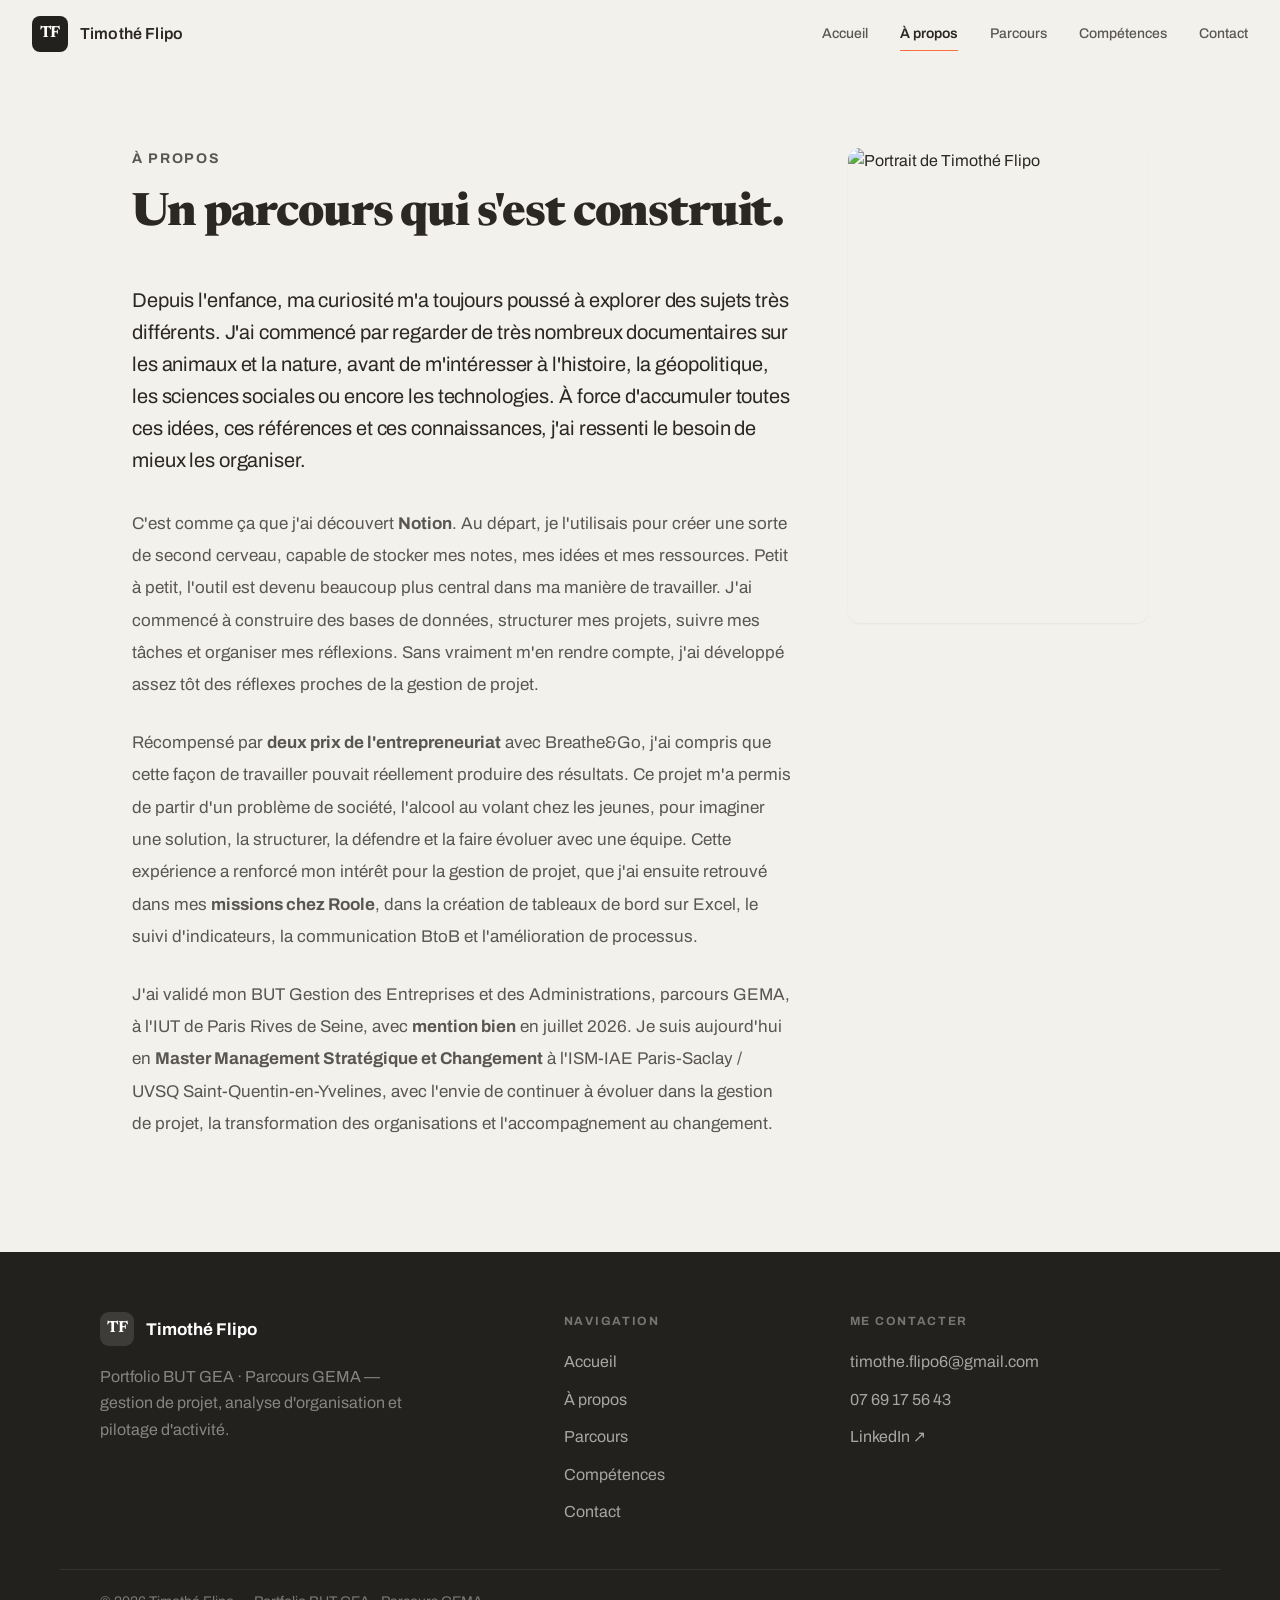
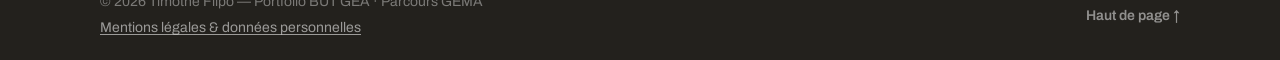
==== about.html @ ec1a50b0 "Fond animé : courbes de niveau au lieu de vagues (v213) Les vagues horizontales n'étaient pas ce qui" ====
<!DOCTYPE html>
<html lang="fr">
<head>
  <meta charset="UTF-8">
  <meta name="viewport" content="width=device-width, initial-scale=1.0">
  <meta name="description" content="À propos de Timothé Flipo — curiosité, parcours, manière de travailler.">
  <title>À propos — Timothé Flipo</title>
  <link rel="preconnect" href="https://fonts.googleapis.com">
  <link rel="preconnect" href="https://fonts.gstatic.com" crossorigin>
  <link href="https://fonts.googleapis.com/css2?family=Archivo:wght@400;500;600;700&amp;family=Newsreader:opsz,wght@6..72,400;6..72,500;6..72,600&amp;display=swap" rel="stylesheet">
  <link rel="icon" href="favicon.svg?v=213" type="image/svg+xml">
  <link rel="canonical" href="https://timotheflipo.github.io/portfolio-v2/about.html">
  <meta property="og:type" content="website">
  <meta property="og:locale" content="fr_FR">
  <meta property="og:site_name" content="Timothé Flipo — Portfolio">
  <meta property="og:title" content="À propos — Timothé Flipo">
  <meta property="og:description" content="À propos de Timothé Flipo — curiosité, parcours, manière de travailler.">
  <meta property="og:url" content="https://timotheflipo.github.io/portfolio-v2/about.html">
  <meta property="og:image" content="https://timotheflipo.github.io/portfolio-v2/images/og-card.png">
  <meta property="og:image:width" content="1200">
  <meta property="og:image:height" content="630">
  <meta name="twitter:card" content="summary_large_image">
  <meta name="theme-color" content="#f2f1ec">
  <!-- Sans JavaScript, les blocs animés à l'apparition doivent rester lisibles :
       la classe est posée avant le premier rendu, et c'est elle qui autorise le masquage. -->
  <script>document.documentElement.classList.add('js');</script>
  <link rel="stylesheet" href="css/style.css?v=213">
</head>
<body>

  <!-- Header injecté par main.js -->

  <main>
    <section class="about-layout">

      <!-- Colonne gauche : titre + texte -->
      <div class="about-left reveal">
        <p class="about-eyebrow">À propos</p>
        <h1 class="about-title">Un parcours qui s'est construit.</h1>

        <!--
          Le V1 posait 27 <strong> en quatre paragraphes : à cette densité,
          le gras ne hiérarchise plus, il surligne. Le premier paragraphe
          devient le chapeau, et il ne reste que quatre ancres dans le reste
          du texte. Le contenu rédactionnel est inchangé.
        -->
        <p class="lede about-lede">
          Depuis l'enfance, ma curiosité m'a toujours poussé à explorer des sujets très
          différents. J'ai commencé par regarder de très nombreux documentaires sur les
          animaux et la nature, avant de m'intéresser à l'histoire, la géopolitique, les
          sciences sociales ou encore les technologies. À force d'accumuler toutes ces
          idées, ces références et ces connaissances, j'ai ressenti le besoin de mieux
          les organiser.
        </p>

        <div class="about-prose">
          <p>
            C'est comme ça que j'ai découvert <strong>Notion</strong>. Au départ, je l'utilisais pour créer une sorte
            de second cerveau, capable de stocker mes notes, mes idées et mes ressources. Petit à
            petit, l'outil est devenu beaucoup plus central dans ma manière de travailler. J'ai commencé
            à construire des bases de données, structurer mes projets, suivre mes tâches et organiser
            mes réflexions. Sans vraiment m'en rendre compte, j'ai développé assez tôt des réflexes
            proches de la gestion de projet.
          </p>
          <p>
            Récompensé par <strong>deux prix de l'entrepreneuriat</strong> avec Breathe&amp;Go, j'ai compris que cette
            façon de travailler pouvait réellement produire des résultats. Ce projet m'a permis de
            partir d'un problème de société, l'alcool au volant chez les jeunes, pour imaginer une
            solution, la structurer, la défendre et la faire évoluer avec une équipe. Cette expérience
            a renforcé mon intérêt pour la gestion de projet, que j'ai ensuite retrouvé dans mes
            <strong>missions chez Roole</strong>, dans la création de tableaux de bord sur Excel, le suivi d'indicateurs,
            la communication BtoB et l'amélioration de processus.
          </p>
          <p>
            J'ai validé mon BUT Gestion des Entreprises et des Administrations, parcours GEMA,
            à l'IUT de Paris Rives de Seine, avec <strong>mention bien</strong> en juillet 2026.
            Je suis aujourd'hui en
            <strong>Master Management Stratégique et Changement</strong> à l'ISM-IAE Paris-Saclay / UVSQ
            Saint-Quentin-en-Yvelines, avec l'envie de continuer à évoluer dans la gestion de projet,
            la transformation des organisations et l'accompagnement au changement.
          </p>
        </div>
      </div>

      <!-- Colonne droite : photo -->
      <div class="about-right reveal-r">
        <div class="about-photo-wrap">
          <img src="images/portrait-port.jpg" alt="Portrait de Timothé Flipo"
               class="about-photo" width="845" height="1337" loading="lazy" decoding="async">
        </div>
      </div>

    </section>
  </main>

  <!-- FOOTER -->
  <footer class="site-footer">
    <div class="footer-inner">
      <div class="footer-brand">
        <div class="footer-logo">
          <div class="footer-logo-mark">TF</div>
          <span class="footer-name">Timothé Flipo</span>
        </div>
        <p class="footer-tagline">Portfolio BUT GEA · Parcours GEMA — gestion de projet, analyse d'organisation et pilotage d'activité.</p>
      </div>
      <nav class="footer-col" aria-label="Navigation du pied de page">
        <span class="footer-col-title">Navigation</span>
        <a href="index.html">Accueil</a>
        <a href="about.html">À propos</a>
        <a href="parcours.html">Parcours</a>
        <a href="competences.html">Compétences</a>
        <a href="contact.html">Contact</a>
      </nav>
      <div class="footer-col">
        <span class="footer-col-title">Me contacter</span>
        <a href="mailto:timothe.flipo6@gmail.com">timothe.flipo6@gmail.com</a>
        <a href="tel:+33769175643">07 69 17 56 43</a>
        <a href="https://www.linkedin.com/in/timoth%C3%A9-flipo-675099336" target="_blank" rel="noopener">LinkedIn ↗</a>
      </div>
    </div>
    <div class="footer-bottom">
      <span class="footer-copy">
        © 2026 Timothé Flipo — Portfolio BUT GEA · Parcours GEMA
        <a class="footer-legal" href="mentions-legales.html">Mentions légales &amp; données personnelles</a>
      </span>
      <button type="button" class="footer-top" onclick="window.scrollTo({top:0,behavior:'smooth'})">Haut de page ↑</button>
    </div>
  </footer>

  <script src="js/data.js?v=213"></script>
  <script src="js/main.js?v=213"></script>
</body>
</html>
---- css/style.css ----
/* =========================================================
   PORTFOLIO — TIMOTHÉ FLIPO
   Système de design V2.

   Le V1 empilait des décisions locales : 53 tailles de police,
   53 ombres, 22 rayons pilule, trois palettes. Tout ce qui suit
   est décidé une fois ici et appliqué partout ailleurs.
   Aucune valeur en dur ne doit réapparaître dans le reste du
   fichier ni dans les pages.
   ========================================================= */

:root {
  /* ---------- Couleur ----------
     Une seule palette. Le beige porte les pages, le blanc porte
     les cartes, l'encre porte le texte. L'orange est un accent :
     il ne sert qu'à marquer, jamais à décorer. */
  --paper:      #f2f1ec;   /* fond de page */
  --white:      #ffffff;   /* fond de carte */
  --ink:        #2b2723;   /* texte courant */
  --stone:      #5a5752;   /* texte secondaire, mesuré 6,6:1 sur beige */
  --ash:        #8b8881;   /* texte tertiaire, réservé aux métadonnées */

  /*
     Contour porteur d'information : c'est lui, et non l'ombre,
     qui sépare une carte de son fond. Mesuré à 3,2:1 sur le beige,
     au-dessus du seuil de 3:1 exigé pour un élément non textuel.
  */
  --rule:       #908d86;
  --rule-soft:  #dedbd4;   /* filet purement décoratif, sans rôle */

  /*
     Accent unique, et vif. Le V2 l'avait tellement assourdi que le site
     était devenu noir et blanc. Il revient à l'orange d'origine, mais
     comme ponctuation fonctionnelle — il marque ce qui compte (projet
     central, distinction, état courant), il ne décore jamais.

     Trois valeurs, trois rôles, et c'est le contraste qui les sépare :

     `--accent` est l'orange vif. Il ne porte jamais de texte — points,
     filets, contours, soulignés, survols. Du blanc dessus tomberait à
     2,77:1, largement sous le seuil.

     `--accent-solid` est le même orange assombri juste ce qu'il faut
     pour qu'une capsule pleine porte du texte blanc : 4,63:1, conforme
     AA y compris en petit corps.

     `--accent-ink` est la seule valeur pour du texte accentué posé sur
     fond clair : 5,4:1 sur le beige.
  */
  --accent:       #ff6f3c;
  --accent-solid: #c94c1a;
  --accent-ink:   #a8431b;
  --accent-wash:  rgba(255, 111, 60, 0.10);

  /*
     Fond sombre. La section de rupture et le pied de page ferment
     la lecture par la même valeur : un token plutôt que deux
     copies qui dériveraient l'une de l'autre.
  */
  /*
     Beige de section. Le noir réservé au fil du portfolio et au pied de
     page : les trois parties projets ne sont pas des chapitres séparés
     du site, la cassure du noir au blanc était trop franche pour elles.
     Cette valeur est prise sur la teinte de l'accent, très désaturée et
     très éclaircie — elle se lit comme du papier légèrement réchauffé.
     Mesurée à 1,09 contre le fond : assez pour faire bande, pas assez
     pour faire rupture. L'encre y tient 12:1.
  */
  --sand:       #f2e5dc;

  --night:      #23211d;
  --night-text: #d5d1c8;   /* texte courant sur fond sombre, 10,1:1 */
  --night-rule: rgba(255, 255, 255, 0.16);

  /* ---------- Typographie ----------
     Deux familles, deux rôles. Une serif éditoriale pour tout ce
     qui titre, une grotesque neutre pour tout ce qui se lit.
     Aucune des deux ne sert dans le rôle de l'autre. */
  --font-display: 'Newsreader', Georgia, 'Times New Roman', serif;
  --font-body: 'Archivo', ui-sans-serif, system-ui, -apple-system, 'Segoe UI', Roboto, sans-serif;

  /*
     Échelle en pixels. Dix valeurs nommées, pas une de plus.
     Le V1 en comptait 53, dont un `clamp(1rem, 4.2vw, 4.25rem)`
     qui rendait le titre d'accueil à 16px sur un écran de 375px.
  */
  --text-caption:     12px;   /* micro-labels en capitales */
  --text-body-sm:     14px;   /* métadonnées, tags, légendes */
  --text-body:        16px;   /* interface */
  --text-prose:       17px;   /* corps des articles, un cran au-dessus */
  --text-subheading:  20px;   /* chapeaux */
  --text-heading-sm:  22px;
  --text-heading:     28px;
  --text-heading-lg:  36px;
  --text-display:     46px;
  --text-display-lg:  60px;

  /* ---------- Rythme ----------
     Le V1 comptait 23 valeurs de `gap` distinctes. Cinq suffisent. */
  --page-max:    1160px;
  --prose-max:   680px;
  --section-gap: var(--gap-lg);
  --gap-xs:  6px;
  --gap-sm:  12px;
  --gap:     20px;
  --gap-md:  32px;
  --gap-lg:  56px;
  --card-padding: 24px;

  /* ---------- Formes ----------
     Un seul token pilule, là où le V1 mélangeait 50px, 99px et 999px
     sur 22 déclarations. Et des rayons courts : les angles très
     arrondis sont l'un des marqueurs à éviter. */
  --radius-sm:   8px;   /* capsules, badges */
  --radius:      12px;  /* boutons, champs, petits blocs */
  --radius-card: 20px;  /* cartes et grandes surfaces */
  --radius-pill: 9999px;

  /* ---------- Profondeur ----------
     L'ombre ne porte plus l'information, le contour s'en charge.
     Il n'en reste que deux, réservées à ce qui flotte réellement
     au-dessus de la page. */
  --shadow:      0 1px 2px rgba(0, 0, 0, 0.05);
  --shadow-lift: 0 12px 40px rgba(0, 0, 0, 0.14);

  /* ---------- Mouvement ----------
     `out` pour ce qui entre ou réagit, `in-out` pour ce qui se
     déplace d'un point à un autre. Trois durées : l'appui, le
     survol — vu des dizaines de fois, donc bref — et le panneau. */
  --ease-out:    cubic-bezier(0.23, 1, 0.32, 1);
  --ease-in-out: cubic-bezier(0.77, 0, 0.175, 1);
  --dur-press: 140ms;
  --dur-hover: 180ms;
  --dur-panel: 240ms;
  --dur-reveal: 400ms;  /* entrée au défilement */

  --header-h: 68px;
}

/*
   Sous 720px, les trois plus grands paliers descendent d'un cran.
   C'est la seule chose qui change : le reste de l'échelle tient
   déjà sur un écran étroit.
*/
@media (max-width: 720px) {
  :root {
    --text-display-lg: 36px;
    --text-display:    30px;
    --text-heading-lg: 26px;
    --text-heading:    23px;
    --section-gap: var(--gap-lg);
    --header-h:        60px;
  }
}

/* ============================================
   BASE
   ============================================ */
*, *::before, *::after { box-sizing: border-box; margin: 0; padding: 0; }

/*
   Défilement doux réservé aux ancres cliquées. Posé sur `html`,
   il s'appliquait aussi à la restauration de position au
   rechargement, qui doit rester instantanée.
*/
html:focus-within { scroll-behavior: smooth; }

body {
  font-family: var(--font-body);
  font-size: var(--text-body);
  color: var(--ink);
  background-color: var(--paper);
  overflow-x: clip;
  line-height: 1.6;
  -webkit-font-smoothing: antialiased;
}

img { max-width: 100%; height: auto; display: block; }
a { text-decoration: none; color: inherit; }
button { cursor: pointer; border: none; background: none; font-family: inherit; color: inherit; }
ul { list-style: none; }

:focus-visible { outline: 2px solid var(--accent-ink); outline-offset: 2px; }

/* Lu par les lecteurs d'écran, invisible à l'œil : « 01 » seul ne veut rien dire. */
.sr-only {
  position: absolute;
  width: 1px; height: 1px;
  padding: 0; margin: -1px;
  overflow: hidden;
  clip: rect(0 0 0 0);
  white-space: nowrap;
  border: 0;
}

/*
   L'interlettrage dépend de la taille : plus les lettres grossissent,
   plus l'espace optique entre elles paraît large. Une valeur unique
   pour tous les titres est forcément fausse quelque part.
*/
h1, h2, h3, h4 {
  font-family: var(--font-display);
  font-weight: 600;
  color: var(--ink);
  margin: 0;
}
h1 { font-size: var(--text-display-lg); line-height: 1.08; letter-spacing: -0.025em; }
h2 { font-size: var(--text-display);    line-height: 1.12; letter-spacing: -0.022em; }
h3 { font-size: var(--text-heading);    line-height: 1.25; letter-spacing: -0.012em; }
h4 { font-size: var(--text-subheading); line-height: 1.35; letter-spacing: -0.008em; }
p { margin: 0; }

/*
   Les valeurs chiffrées ne sont pas des titres : sans cette règle
   elles héritent de l'interlettrage du corps de texte et paraissent
   lâches. `tabular-nums` les empêche aussi de danser d'une fiche
   à l'autre.
*/
.num {
  font-family: var(--font-display);
  font-variant-numeric: tabular-nums;
  letter-spacing: -0.02em;
}

/* ============================================
   UTILITIES
   ============================================ */
.container {
  max-width: var(--page-max);
  margin: 0 auto;
  padding: 0 var(--gap-md);
}
.section-pad { padding: var(--section-gap) 0; }
.text-gray { color: var(--stone); }
.text-center { text-align: center; }

/*
   Micro-label en capitales. Le V1 en comptait sept variantes
   (`ts-eyebrow`, `section-label`, `proj-eyebrow`, `comp-num`,
   `contact-label`, `footer-col-title`, `burger-label`), toutes
   légèrement différentes. Une seule classe désormais, que les
   anciens noms aliasent.
*/
.eyebrow,
.proj-eyebrow,
.ts-eyebrow,
.contact-label,
.footer-col-title {
  display: block;
  font-family: var(--font-body);
  font-size: var(--text-caption);
  font-weight: 700;
  letter-spacing: 0.14em;
  text-transform: uppercase;
  color: var(--stone);
  margin: 0 0 var(--gap-sm);
}
.eyebrow--accent,
.section-label,
.proj-eyebrow,
.skill-light-name,
.preuve-comp { color: var(--accent-ink); }

/*
   Les micro-labels de section reprennent la forme commune, mais la
   couleur d'accent : ce sont eux qui découpent la lecture d'une page
   projet, ils doivent se repérer d'un coup d'œil.
*/
.section-label {
  display: flex;
  align-items: center;
  gap: var(--gap-sm);
  font-family: var(--font-body);
  font-size: var(--text-caption);
  font-weight: 700;
  letter-spacing: 0.14em;
  text-transform: uppercase;
  margin: 0 0 var(--gap-sm);
}

/*
   Chapeau. Deux crans au-dessus du corps et dans la couleur du texte
   principal : sans cet écart, il se confond avec le paragraphe suivant
   et ne joue plus son rôle d'entrée.
*/
.lede {
  font-size: var(--text-subheading);
  line-height: 1.6;
  color: var(--ink);
  letter-spacing: -0.006em;
}

/* Titres hérités du V1, redirigés vers l'échelle. */
.display  { font-size: var(--text-display-lg); line-height: 1.08; letter-spacing: -0.025em; }
.title-lg { font-size: var(--text-display);    line-height: 1.12; letter-spacing: -0.022em; }
.title-md { font-size: var(--text-heading-lg); line-height: 1.2;  letter-spacing: -0.018em; }
.display, .title-lg, .title-md { font-family: var(--font-display); font-weight: 600; color: var(--ink); }
.body-sm { font-size: var(--text-body-sm); line-height: 1.7; }

/* ============================================
   BUTTONS
   ============================================ */
/*
   `transition: all` animait des propriétés non voulues et hors GPU.
   Seules `transform` et les couleurs sont animées, et un état `:active`
   donne enfin un retour à l'appui — il n'en existait aucun sur le site.
*/
.btn {
  display: inline-flex;
  align-items: center;
  gap: var(--gap-xs);
  padding: 13px 26px;
  border-radius: var(--radius-pill);
  font-size: var(--text-body-sm);
  font-weight: 600;
  letter-spacing: 0.005em;
  cursor: pointer;
  transition: transform var(--dur-hover) var(--ease-out),
              background-color var(--dur-hover) ease,
              color var(--dur-hover) ease,
              border-color var(--dur-hover) ease;
}
.btn:active { transform: scale(0.97); transition-duration: var(--dur-press); }
.btn-dark {
  background-color: var(--ink);
  color: var(--white);
}
.btn-outline {
  background-color: transparent;
  color: var(--ink);
  border: 1.5px solid var(--rule);
}

/* ============================================
   HEADER
   ============================================ */
.site-header {
  position: fixed;
  top: 0; left: 0; right: 0;
  height: var(--header-h);
  z-index: 900;
  display: flex;
  align-items: center;
  justify-content: space-between;
  padding: 0 2rem;
  background-color: transparent;
  backdrop-filter: blur(3px);
  -webkit-backdrop-filter: blur(3px);
  transition: background-color var(--dur-panel) var(--ease-out), box-shadow var(--dur-panel) var(--ease-out);
}
.site-header.scrolled {
  background-color: rgba(241, 241, 236, 0.88);
  backdrop-filter: blur(16px);
  -webkit-backdrop-filter: blur(16px);
  box-shadow: inset 0 -1px 0 var(--rule-soft);
}

/* Logo */
.logo {
  display: flex;
  align-items: center;
  gap: var(--gap-sm);
  cursor: pointer;
  text-decoration: none;
}
.logo-mark {
  width: 36px;
  height: 36px;
  background-color: var(--night);
  color: var(--white);
  border-radius: var(--radius-sm);
  display: flex;
  align-items: center;
  justify-content: center;
  font-family: var(--font-display);
  font-weight: 700;
  font-size: var(--text-body);
  letter-spacing: -0.01em;
  flex-shrink: 0;
  transition: background-color var(--dur-hover) var(--ease-out), transform var(--dur-hover) var(--ease-out);
}

.logo-name {
  font-size: var(--text-body);
  font-weight: 600;
  color: var(--ink);
  letter-spacing: 0.01em;
}

/*
   Navigation horizontale, visible dès 900px. Le V1 cachait les cinq
   liens derrière un bouton « Menu » même sur un écran large, où la
   place ne manquait pas.
*/
.nav-inline { display: none; }
@media (min-width: 900px) {
  .nav-inline {
    display: flex;
    align-items: center;
    gap: var(--gap-md);
  }
  .nav-inline a {
    position: relative;
    font-size: var(--text-body-sm);
    font-weight: 500;
    color: var(--stone);
    padding: 6px 0;
    transition: color var(--dur-hover) ease;
  }
  .nav-inline a[aria-current="page"] { color: var(--ink); font-weight: 600; }
  .nav-inline a[aria-current="page"]::after {
    content: '';
    position: absolute;
    left: 0; right: 0; bottom: 0;
    height: 1.5px;
    background-color: var(--accent);
  }
}

/* Burger */
.burger-btn {
  height: 42px;
  display: flex;
  flex-direction: row;
  align-items: center;
  gap: var(--gap-sm);
  padding: 0 13px;
  border-radius: var(--radius-pill);
  border: 1px solid var(--rule-soft);
  background-color: var(--white);
  box-shadow: var(--shadow);
  transition: background-color var(--dur-hover) var(--ease-out), box-shadow var(--dur-hover) var(--ease-out), border-color var(--dur-hover) var(--ease-out);
  position: relative;
  z-index: 1001;
  flex-shrink: 0;
}

.burger-label {
  font-family: var(--font-body);
  font-size: var(--text-body-sm);
  font-weight: 700;
  letter-spacing: 0.09em;
  text-transform: uppercase;
  color: var(--ink);
}
.burger-box {
  width: 22px;
  height: 16px;
  display: flex;
  flex-direction: column;
  justify-content: center;
  align-items: center;
  gap: var(--gap-xs);
}
.burger-line {
  width: 22px;
  height: 1.5px;
  background-color: var(--ink);
  border-radius: 2px;
  transition: transform var(--dur-panel) var(--ease-out), opacity var(--dur-hover) var(--ease-out);
  transform-origin: center;
}
.burger-btn.open .burger-line:nth-child(1) { transform: translateY(6.5px) rotate(45deg); }
.burger-btn.open .burger-line:nth-child(2) { opacity: 0; transform: scaleX(0); }
.burger-btn.open .burger-line:nth-child(3) { transform: translateY(-6.5px) rotate(-45deg); }
.burger-btn.open .burger-line { background-color: var(--ink); }


/* Nav overlay */
.nav-overlay {
  position: fixed;
  inset: 0;
  background-color: rgba(0,0,0,0.42);
  backdrop-filter: blur(4px);
  z-index: 950;
  opacity: 0;
  pointer-events: none;
  transition: opacity var(--dur-panel) var(--ease-out);
}
.nav-overlay.visible { opacity: 1; pointer-events: all; }

/* Nav panel — design clair & minimaliste */
.nav-panel {
  position: fixed;
  top: 0; right: 0;
  width: min(330px, 100vw);
  height: 100vh;
  background-color: var(--paper);
  z-index: 1000;
  transform: translateX(100%);
  transition: transform var(--dur-panel) var(--ease-out);
  display: flex;
  flex-direction: column;
  padding: 1.75rem 1.4rem 2rem;
  overflow-y: auto;
  box-shadow: var(--shadow-lift);
}
.nav-panel.open { transform: translateX(0); }

/*
   Au-delà de 900px les cinq liens sont dans l'en-tête : le panneau et
   son bouton n'ont plus de raison d'être. `display: none` plutôt qu'un
   simple masquage, sinon le panneau, posé hors champ à droite, continue
   d'étendre la largeur défilable du document.
*/
@media (min-width: 900px) {
  .burger-btn, .nav-panel, .nav-overlay { display: none; }
}

/* En-tête : logo + identité */
.nav-head {
  display: flex;
  align-items: center;
  gap: var(--gap-sm);
  padding: 0.25rem 0.5rem 1.25rem;
}
.nav-head-mark {
  width: 42px; height: 42px;
  background-color: var(--ink);
  color: var(--white);
  border-radius: 12px;
  display: flex; align-items: center; justify-content: center;
  font-family: var(--font-display);
  font-weight: 700;
  font-size: var(--text-body);
  flex-shrink: 0;
}
.nav-head-info { display: flex; flex-direction: column; gap: var(--gap-xs); }
.nav-head-name { font-size: var(--text-body); font-weight: 700; color: var(--ink); line-height: 1.25; }
.nav-head-mail { font-size: var(--text-body-sm); color: var(--ash); }

/* Label de section */
.nav-section-label {
  font-size: var(--text-body-sm);
  font-weight: 600;
  color: var(--ash);
  letter-spacing: 0.02em;
  padding: 0 0.75rem;
  margin: 0.75rem 0 0.5rem;
  border-top: 1px solid rgba(0,0,0,0.07);
  padding-top: 1.25rem;
}

.nav-links { display: flex; flex-direction: column; gap: var(--gap-xs); }
.nav-link {
  display: flex;
  align-items: center;
  gap: var(--gap-sm);
  padding: 11px 12px;
  border-radius: 10px;
  color: var(--stone);
  font-family: var(--font-body);
  font-weight: 500;
  font-size: var(--text-body);
  cursor: pointer;
  transition: background-color var(--dur-hover) var(--ease-out), color var(--dur-hover) var(--ease-out);
}

.nav-link.active { background-color: var(--paper); color: var(--ink); font-weight: 600; }

.nav-bottom {
  margin-top: auto;
  padding: 1.25rem 0.75rem 0;
  font-size: var(--text-body-sm);
  color: var(--ash);
  line-height: 1.7;
  border-top: 1px solid rgba(0,0,0,0.07);
}

/* ============================================
   ACCUEIL — HERO
   ============================================ */
/*
   Le fond photographique. Il ne porte aucun texte : il est posé sous
   le contenu, très désaturé et très transparent, pour donner de la
   matière à une page qui n'en avait aucune. `isolation: isolate` crée
   un contexte d'empilement propre, sinon le z-index du fond entrerait
   en concurrence avec l'en-tête fixe.
*/
.hero { position: relative; isolation: isolate; overflow: hidden; }
.hero > *:not(.hero-photo) { position: relative; z-index: 1; }

.hero-photo {
  position: absolute;
  inset: 0;
  z-index: 0;
  pointer-events: none;
  background: url("../images/fond-hero.jpg") center / cover no-repeat;
  opacity: 0.15;
  /* Désaturée puis re-réchauffée : la photo prend la température du papier
     au lieu de poser une seconde palette sur la page. */
  filter: grayscale(1) contrast(1.06) sepia(.45) saturate(1.35) hue-rotate(-12deg);
  /*
     Fondu vers le bas : sans lui, la photo se coupe net sur la bande
     sombre qui suit, et la rupture se lit comme un bug d'affichage.
  */
  -webkit-mask-image: linear-gradient(to bottom, #000 0%, #000 62%, transparent 100%);
          mask-image: linear-gradient(to bottom, #000 0%, #000 62%, transparent 100%);
}

/*
   Voile sous le texte. Selon la zone de la photo qui tombe derrière
   l'accroche, le micro-label en orange pouvait descendre à 3,75:1 —
   sous le seuil pour du petit texte en gras. Ce dégradé de papier
   éclaircit juste le centre et garantit la lisibilité quelle que soit
   l'image posée dans le dossier.

   `::after` est le dernier enfant de `.hero` : à z-index égal il se
   peint après `.hero-photo`, donc au-dessus, et sous le contenu qui
   est en z-index 1.
*/
.hero::after {
  content: '';
  position: absolute;
  inset: 0;
  z-index: 0;
  pointer-events: none;
  background: radial-gradient(ellipse 58% 42% at 50% 44%,
    var(--paper) 0%,
    rgba(242, 241, 236, 0.72) 45%,
    rgba(242, 241, 236, 0) 78%);
}

/* Quand le système demande plus de contraste, la texture s'efface. */
@media (prefers-contrast: more) {
  .hero-photo, .hero::after { display: none; }
}

.hero {
  background-color: var(--paper);
  padding: calc(var(--header-h) + var(--gap-lg)) var(--gap-md) var(--gap-lg);
  display: flex;
  flex-direction: column;
  justify-content: center;
  min-height: calc(100vh - var(--header-h));
}
.hero-inner {
  max-width: 1000px;
  margin: 0 auto;
  text-align: center;
}
.hero-eyebrow {
  color: var(--accent-ink);
  opacity: 0;
  animation: fadeUp var(--dur-reveal) var(--ease-out) 44ms forwards;
}

/*
   Le V1 posait le titre en `clamp(1rem, 4.2vw, 4.25rem)` : sur un écran
   de 375px la borne basse l'emportait et l'accroche s'affichait à 16px,
   exactement la taille du corps de texte. L'échelle nommée règle le
   problème par construction.
*/
.hero-title {
  font-family: var(--font-display);
  font-weight: 600;
  font-size: var(--text-display-lg);
  line-height: 1.08;
  letter-spacing: -0.025em;
  color: var(--ink);
  margin-bottom: var(--gap-md);
  text-wrap: balance;
  opacity: 0;
  animation: fadeUp var(--dur-reveal) var(--ease-out) 88ms forwards;
}
/*
   Les deux lignes ne glissent plus au défilement. La parallaxe à ±110vw
   du V1 sortait le titre du cadre ; réduite, elle n'apportait plus rien
   dans une composition centrée.
*/
.hero-line { display: block; }
.hero-line-2 { color: var(--stone); }

.hero-cta {
  display: flex;
  gap: var(--gap-sm);
  flex-wrap: wrap;
  justify-content: center;
  opacity: 0;
  animation: fadeUp var(--dur-reveal) var(--ease-out) 132ms forwards;
}

/* Frise de parcours : trois repères, la position actuelle en orange. */
.hero-timeline {
  display: grid;
  grid-template-columns: repeat(3, 1fr);
  gap: var(--gap-md);
  max-width: var(--page-max);
  width: 100%;
  margin: var(--section-gap) auto 0;
  opacity: 0;
  animation: fadeUp var(--dur-reveal) var(--ease-out) 176ms forwards;
}
.htl-item {
  display: flex;
  flex-direction: column;
  align-items: flex-start;
  gap: var(--gap-xs);
  padding-top: var(--gap-sm);
  border-top: 1px solid var(--rule-soft);
  min-width: 0;
}
.htl-item[data-status="current"] { border-top-color: var(--accent); }
.htl-sep { display: none; }
.htl-dot {
  width: 9px;
  height: 9px;
  border-radius: 50%;
  display: block;
  flex-shrink: 0;
}

/*
   Statuts. Le V1 faisait pulser le point « en cours » et tourner un
   spinner bleu sur le point « à venir » : le vocabulaire d'un tableau
   de bord système, hors sujet sur une frise de parcours.
*/
.htl-item[data-status="past"] .htl-dot    { background-color: var(--rule); }
.htl-item[data-status="current"] .htl-dot { background-color: var(--accent); }
.htl-item[data-status="future"] .htl-dot  {
  background-color: transparent;
  box-shadow: inset 0 0 0 1.5px var(--rule);
}

.htl-years {
  display: block;
  font-family: var(--font-display);
  font-size: var(--text-body-sm);
  font-weight: 600;
  font-variant-numeric: tabular-nums;
  color: var(--ink);
}
.htl-item[data-status="current"] .htl-years { color: var(--accent-ink); }
.htl-label { font-size: var(--text-body-sm); color: var(--stone); line-height: 1.45; }

@media (max-width: 760px) {
  .hero { min-height: 0; }
  .hero-timeline { grid-template-columns: 1fr; gap: var(--gap); }
}

/* ============================================
   RUPTURE — BANDE SOMBRE
   Le V1 enchaînait des conteneurs de 1200px remplis de cartes
   blanches, sans jamais changer de registre. Cette bande sort de
   la colonne et reprend la valeur du pied de page.
   ============================================ */
.band {
  background-color: var(--night);
  color: var(--night-text);
  padding: calc(var(--section-gap) * 1.1) var(--gap-md);
}
.band-inner { max-width: 780px; margin: 0 auto; }
.band-eyebrow { color: rgba(255,255,255,0.45); }
.band-question {
  font-family: var(--font-display);
  font-weight: 500;
  font-size: var(--text-heading-lg);
  line-height: 1.25;
  letter-spacing: -0.02em;
  color: var(--white);
  margin-bottom: var(--gap);
  text-wrap: balance;
}
.band-answer { font-size: var(--text-prose); line-height: 1.7; color: var(--night-text); max-width: 46em; }

/* ============================================
   SECTION 2 — MANIÈRE DE TRAVAILLER
   ============================================ */
.notion-section {
  background-color: var(--paper);
  padding: var(--section-gap) 0;
  border-top: 1px solid var(--rule-soft);
}
.notion-inner {
  max-width: var(--page-max);
  margin: 0 auto;
  padding: 0 var(--gap-md);
}

/* Titre et chapeau centrés, sur toute la largeur, comme dans le V1. */
.notion-header {
  text-align: center;
  margin-bottom: var(--section-gap);
}
.notion-header h2 { margin-bottom: var(--gap-sm); }
.notion-header .lede { margin: 0 auto; }
/* Mot à mot au défilement : la couleur est pilotée par initScrollWords(). */
.sw { display: inline; transition: color var(--dur-hover) ease; }

/*
   L'image et les quatre points côte à côte. Empilés, ils faisaient à eux
   seuls un écran et demi pour une partie qui n'est qu'une mise en bouche.
*/
.notion-body {
  display: grid;
  grid-template-columns: 0.9fr 1fr;
  gap: var(--gap-lg);
  align-items: center;
}
.notion-figure { margin: 0; }
.notion-mockup-img {
  width: 100%;
  height: auto;
  margin: 0;
}
.notion-figure figcaption {
  margin-top: var(--gap-sm);
  font-size: var(--text-body-sm);
  color: var(--ash);
}

/*
   Les quatre points en liste plutôt qu'en grille : le numéro tient la
   colonne de gauche, un filet sépare chaque entrée de la suivante.
*/
.notion-blocks { display: flex; flex-direction: column; }
.notion-block {
  display: grid;
  grid-template-columns: 26px 1fr;
  column-gap: var(--gap-sm);
  align-items: start;
  padding: var(--gap) 0;
  border-bottom: 1px solid var(--rule-soft);
}
.notion-block:first-child { padding-top: 0; }
.notion-block:last-child { padding-bottom: 0; border-bottom: none; }
.notion-num {
  font-family: var(--font-display);
  font-size: var(--text-subheading);
  font-weight: 600;
  font-variant-numeric: tabular-nums;
  line-height: 1.2;
  color: var(--accent-ink);
}
.notion-block-text h4 {
  font-family: var(--font-body);
  font-size: var(--text-body);
  font-weight: 700;
  color: var(--ink);
  letter-spacing: 0;
  margin-bottom: 2px;
}
.notion-block-text p { font-size: var(--text-body-sm); color: var(--stone); line-height: 1.65; }

@media (max-width: 860px) {
  .notion-body { grid-template-columns: 1fr; gap: var(--gap-md); align-items: start; }
  .notion-header { text-align: left; margin-bottom: var(--gap-lg); }
  .notion-header .lede { margin: 0; }
}

/* ============================================
   SECTIONS THÉMATIQUES — DESIGN ÉDITORIAL
   ============================================ */

/*
   Le canvas est posé sous tout le reste de la section. Le bandeau de
   titre étant opaque, les courbes n'apparaissent que dans la zone claire
   des cartes — et derrière elles, puisque les cartes sont blanches.
*/
.theme-section { position: relative; isolation: isolate; overflow: hidden; }
.theme-section > *:not(.fx-curves) { position: relative; z-index: 1; }
.fx-curves {
  position: absolute;
  inset: 0;
  z-index: 0;
  width: 100%;
  height: 100%;
  pointer-events: none;
  /*
     Le seul réglage d'intensité : 0 efface les courbes, 1 les rend
     environ 60% plus présentes qu'ici. Les alphas des traits, dans
     initSectionCurves(), sont calibrés pour cette valeur.
  */
  opacity: 0.62;
}

/*
   Bandeau de titre. Chaque partie s'ouvre dessus : c'est lui qui dit
   qu'on change de chapitre. Le V2.1 laissait la partie 2 poser son
   titre dans une colonne latérale, si bien que rien ne signalait la
   rupture — les trois parties se lisaient comme une seule liste.
*/
.ts-band {
  background-color: var(--sand);
  color: var(--stone);
  padding: var(--section-gap) var(--gap-md);
}
/*
   Deux colonnes : le titre à gauche, le chapeau aligné sur sa dernière
   ligne à droite. En une seule colonne, le bandeau laissait la moitié
   droite vide sur toute sa hauteur.
*/
.ts-band-inner {
  max-width: var(--page-max);
  margin: 0 auto;
  display: grid;
  grid-template-columns: 1.15fr 1fr;
  gap: var(--gap-lg);
  align-items: end;
}
.ts-band .ts-title { color: var(--ink); margin-bottom: 0; }
.ts-band .ts-intro { color: var(--stone); padding-bottom: 0.35em; }

/* Variante sombre, pour ce qui n'est pas une partie du portfolio. */
.ts-band--dark { background-color: var(--night); color: var(--night-text); }
.ts-band--dark .ts-title { color: var(--white); }
.ts-band--dark .ts-intro { color: var(--night-text); }

@media (max-width: 860px) {
  .ts-band-inner { grid-template-columns: 1fr; gap: var(--gap); align-items: start; }
  .ts-band .ts-intro { padding-bottom: 0; }
}

/* ---- Éléments partagés ---- */
/*
   Le numéro de section était un micro-label gris parmi six autres.
   Il devient une pastille orange : c'est le repère qui dit où on en
   est dans les trois thématiques.
*/
.ts-eyebrow {
  display: inline-flex;
  align-items: center;
  justify-content: center;
  min-width: 34px;
  font-family: var(--font-display);
  font-size: var(--text-body-sm);
  font-weight: 600;
  font-variant-numeric: tabular-nums;
  letter-spacing: 0;
  text-transform: none;
  color: var(--white);
  background-color: var(--accent-solid);
  padding: 3px 10px;
  border-radius: var(--radius-sm);
  margin-bottom: var(--gap-sm);
}
/* Sur le beige, la pastille garde le traitement des fonds clairs :
   orange plein, texte blanc, 4,63:1. */
.ts-title {
  font-family: var(--font-display);
  font-weight: 600;
  font-size: var(--text-heading-lg);
  line-height: 1.2;
  letter-spacing: -0.018em;
  color: var(--ink);
  margin-bottom: var(--gap-sm);
}
.ts-intro {
  font-size: var(--text-prose);
  color: var(--stone);
  line-height: 1.75;
}
.ts-tags { display: none; }
.ts-tag {
  padding: 4px 13px;
  border-radius: var(--radius-pill);
  font-size: var(--text-caption);
  font-weight: 600;
  letter-spacing: 0.03em;
  background-color: rgba(0,0,0,0.04);
  color: var(--stone);
  border: 1px solid rgba(0,0,0,0.07);
}

/* ---- Disposition des cartes, par partie ---- */
/* Le bandeau est commun ; c'est l'agencement des cartes qui distingue
   les trois parties, pas l'en-tête. */
.ts1-cards-area,
.ts2-grid,
.ts3-grid {
  max-width: var(--page-max);
  margin: 0 auto;
  padding: var(--section-gap) var(--gap-md) calc(var(--section-gap) * 1.2);
}

/* Partie 1 : un projet central en pleine largeur, deux projets dessous. */
.ts1-cards-area { display: flex; flex-direction: column; gap: var(--gap); }
.ts1-sub-grid {
  display: grid;
  grid-template-columns: 1fr 1fr;
  gap: var(--gap);
  align-items: stretch;
}
.ts1-sub-grid .proj-card-wrap { display: flex; flex-direction: column; }
.ts1-sub-grid .proj-card-wrap .proj-card { flex: 1; }

/* Partie 2 : deux projets centraux côte à côte. */
.ts2-grid {
  display: grid;
  grid-template-columns: 1fr 1fr;
  gap: var(--gap);
  align-items: stretch;
}
.ts2-grid .proj-card-wrap { display: flex; flex-direction: column; }
.ts2-grid .proj-card-featured { flex: 1; }

/* ---- Carte featured (S1 + S3) ---- */
/* Fond blanc franc. Le contour orange glowing est dessiné par un ::before
   masqué (technique mask-composite) : seul l'anneau de bordure est visible,
   et une bande lumineuse y glisse en continu. */
/*
   Carte « projet central ». Elle n'avait aucune propriété `border` :
   la règle de survol qui changeait `border-color` ne pouvait donc rien
   peindre, et les projets centraux réagissaient moins que les cartes
   secondaires — exactement l'inverse de ce qu'il fallait. Le contour
   existe maintenant au repos, et il passe à l'orange au survol.
*/
.proj-card-featured {
  display: block;
  position: relative;
  text-decoration: none;
  background-color: var(--white);
  border: 1px solid var(--rule-soft);
  border-radius: var(--radius-card);
  padding: var(--gap-md);
  cursor: pointer;
  transition: border-color var(--dur-hover) ease, box-shadow var(--dur-hover) ease;
}
/*
   Le V1 faisait glisser en boucle une bande lumineuse dans le contour
   de la carte (`pcfCardShine`) et dans le texte du badge (`pcfShine`).
   Une boucle décorative permanente, sans fonction, et le marqueur
   « généré » le plus visible du site. Ce qui distingue une carte
   centrale, désormais : un filet accentué, immobile.
*/
/*
   Aplat orange à texte sombre : 5,4:1, et l'orange se voit enfin.
   C'est le seul badge plein de l'accueil — il dit lequel des projets
   d'une section est le projet central.
*/
.pcf-badge {
  display: inline-flex;
  align-items: center;
  font-size: var(--text-caption);
  font-weight: 700;
  text-transform: uppercase;
  letter-spacing: 0.1em;
  color: var(--white);
  background-color: var(--accent-solid);
  padding: 4px 10px;
  border-radius: var(--radius-sm);
  margin-bottom: var(--gap-sm);
}
.pcf-top {
  display: flex;
  align-items: flex-start;
  justify-content: space-between;
  gap: var(--gap);
  margin-bottom: 0.75rem;
}
.pcf-top h3 {
  font-family: var(--font-display);
  font-weight: 800;
  font-size: var(--text-heading-sm);
  color: var(--ink);
  line-height: 1.25;
}
.pcf-arrow {
  font-size: var(--text-prose);
  color: var(--ash);
  flex-shrink: 0;
  transition: transform var(--dur-hover) var(--ease-out), color var(--dur-hover) var(--ease-out);
  margin-top: 3px;
}

.proj-card-featured p {
  font-size: var(--text-body);
  color: var(--stone);
  line-height: 1.75;
  margin-bottom: 1.25rem;
}

/* Partie 3 : un projet en pleine image, deux projets à côté. */
.ts3-grid {
  display: grid;
  grid-template-columns: 1.35fr 1fr;
  gap: var(--gap);
  align-items: stretch;
}
.ts3-secondary {
  display: flex;
  flex-direction: column;
  justify-content: space-between;
  gap: var(--gap);
}
.ts3-grid > .proj-card-wrap { display: flex; }
.ts3-grid > .proj-card-wrap > .proj-card-featured.img-card { flex: 1; }

/* Carte featured avec image (Breathe&Go) */
/* Carte image (Breathe&Go) : fond sombre, hérite du ::before glowing */
.proj-card-featured.img-card {
  position: relative;
  overflow: hidden;
  background-color: var(--ink);
  min-height: 460px;
  padding: 0;
  display: flex;
  flex-direction: column;
  justify-content: flex-end;
}
/* Hover img-card : juste un boost d'ombre */

.pcf-bg {
  position: absolute;
  inset: 0;
  background-size: cover;
  background-position: center 18%;
  opacity: 0.74;
  transition: transform 300ms var(--ease-out), opacity 300ms ease;
}

/*
   Le voile du V1 s'arrêtait à mi-hauteur : les capsules et le badge
   posés en haut du bloc de texte retombaient sur la partie claire de
   la photo. Il couvre maintenant toute la zone de texte.
*/
.pcf-overlay {
  position: absolute;
  inset: 0;
  background: linear-gradient(to top,
    rgba(28, 25, 22, 0.94) 0%,
    rgba(28, 25, 22, 0.82) 38%,
    rgba(28, 25, 22, 0.35) 68%,
    rgba(28, 25, 22, 0.05) 100%);
}
.pcf-img-body { position: relative; z-index: 1; padding: var(--gap-md); }
.pcf-awards { display: flex; flex-wrap: wrap; gap: var(--gap-xs); margin-bottom: 0.75rem; }
/* Deux prix réellement obtenus : contour orange, comme les autres
   marqueurs de distinction du site. */
.pcf-award {
  display: inline-flex;
  align-items: center;
  padding: 3px 10px;
  border-radius: var(--radius-pill);
  font-size: var(--text-caption);
  font-weight: 700;
  letter-spacing: 0.04em;
  background-color: transparent;
  color: var(--accent);
  border: 1px solid var(--accent);
}
.proj-card-featured.img-card .pcf-top h3 { color: var(--white); }
.proj-card-featured.img-card p { color: rgba(255,255,255,0.78); margin-bottom: var(--gap); }
.proj-card-featured.img-card .pcf-arrow { color: rgba(255,255,255,0.6); }

.proj-card-featured.img-card .proj-tag {
  background-color: transparent;
  color: rgba(255,255,255,0.8);
  border-color: rgba(255,255,255,0.4);
}


/* Project cards */
.proj-card-wrap {
  transition: transform 0.3s ease;
  will-change: transform;
}


.proj-card {
  background-color: var(--white);
  border: 1px solid var(--rule-soft);
  border-radius: var(--radius-card);
  padding: var(--gap);
  cursor: pointer;
  text-decoration: none;
  display: block;
  transition: border-color var(--dur-hover) ease;
}

.proj-card-top {
  display: flex;
  align-items: flex-start;
  justify-content: space-between;
  margin-bottom: 8px;
}
.proj-card h3 {
  font-family: var(--font-body);
  font-size: var(--text-body);
  font-weight: 700;
  color: var(--ink);
  line-height: 1.4;
}
.proj-arrow {
  font-size: var(--text-body);
  color: var(--ash);
  transition: transform var(--dur-hover) var(--ease-out), color var(--dur-hover) var(--ease-out);
  margin-left: 10px;
  flex-shrink: 0;
}

.proj-card p {
  font-size: var(--text-body);
  color: var(--stone);
  line-height: 1.65;
  margin-bottom: 14px;
}
.proj-tags { display: flex; flex-wrap: wrap; gap: var(--gap-xs); }
.proj-tag {
  font-size: var(--text-caption);
  padding: 4px 11px;
  border-radius: var(--radius-pill);
  font-weight: 600;
  letter-spacing: 0.03em;
  background-color: transparent;
  color: var(--ash);
  border: 1px solid var(--rule-soft);
  font-family: var(--font-body);
  transition: background-color 0.2s ease, color 0.2s ease, border-color 0.2s ease,
              transform 0.2s cubic-bezier(0.34, 1.56, 0.64, 1);
}
.proj-tag-clickable { cursor: pointer; }

.proj-tag-clickable:focus-visible {
  outline: 2px solid var(--accent);
  outline-offset: 2px;
}

/* ============================================
   POP-UP COMPÉTENCES
   ============================================ */
.comp-modal-overlay {
  position: fixed;
  inset: 0;
  z-index: 1100;
  display: flex;
  align-items: center;
  justify-content: center;
  padding: 2rem 1.5rem;
  background-color: rgba(12, 12, 10, 0.62);
  backdrop-filter: blur(10px);
  -webkit-backdrop-filter: blur(10px);
  opacity: 0;
  pointer-events: none;
  transition: opacity 0.3s ease;
}
.comp-modal-overlay.open {
  opacity: 1;
  pointer-events: auto;
}
.comp-modal {
  position: relative;
  width: min(560px, 100%);
  max-height: 86vh;
  overflow-y: auto;
  background-color: var(--white);
  border-radius: var(--radius-card);
  padding: 2.5rem 2.25rem 2rem;
  box-shadow: var(--shadow-lift);
  transform: translateY(16px) scale(0.97);
  transition: transform 0.35s cubic-bezier(0.34, 1.4, 0.64, 1);
}
.comp-modal-overlay.open .comp-modal { transform: translateY(0) scale(1); }

.comp-modal-close {
  position: absolute;
  top: 1.1rem; right: 1.1rem;
  width: 34px; height: 34px;
  border-radius: 50%;
  background-color: var(--paper);
  color: var(--stone);
  font-size: var(--text-heading-sm);
  line-height: 1;
  display: flex; align-items: center; justify-content: center;
  transition: background-color var(--dur-hover) var(--ease-out), color var(--dur-hover) var(--ease-out), transform var(--dur-hover) var(--ease-out);
}


.comp-modal-header { margin-bottom: 1.5rem; padding-right: 2.5rem; }
.comp-modal-eyebrow {
  display: block;
  font-size: var(--text-caption);
  font-weight: 700;
  letter-spacing: 0.2em;
  text-transform: uppercase;
  color: var(--stone);
  margin-bottom: 8px;
}
.comp-modal-project {
  font-family: var(--font-display);
  font-weight: 700;
  font-size: var(--text-heading-sm);
  color: var(--ink);
  line-height: 1.25;
}

.comp-modal-body { display: flex; flex-direction: column; gap: var(--gap-sm); }
.comp-detail {
  background-color: var(--paper);
  border-radius: var(--radius);
  padding: 1.1rem 1.25rem;
  border-left: 3px solid var(--rule);
}
.comp-detail-head {
  display: flex;
  align-items: center;
  gap: var(--gap-sm);
  margin-bottom: 7px;
}
.comp-detail-dot {
  width: 8px; height: 8px;
  border-radius: 50%;
  background-color: var(--ink);
  flex-shrink: 0;
}
.comp-detail-head h4 {
  font-family: var(--font-body);
  font-size: var(--text-body);
  font-weight: 700;
  color: var(--ink);
}
.comp-detail-level {
  margin-left: auto;
  font-size: var(--text-caption);
  font-weight: 700;
  letter-spacing: 0.06em;
  text-transform: uppercase;
  color: var(--stone);
  background-color: var(--paper);
  padding: 3px 10px;
  border-radius: var(--radius-pill);
  white-space: nowrap;
  border: 1px solid var(--rule-soft);
}
.comp-detail-desc {
  font-size: var(--text-body);
  color: var(--ink);
  line-height: 1.55;
  margin-bottom: 6px;
}
.comp-detail-example {
  font-size: var(--text-body);
  color: var(--stone);
  line-height: 1.55;
}
.comp-detail-ex-label {
  font-weight: 700;
  color: var(--stone);
  margin-right: 4px;
}

@media (max-width: 600px) {
  .comp-modal { padding: 2rem 1.4rem 1.5rem; }
  .comp-detail-level { display: none; }
}

/* ============================================
   SECTION 6 — FAQ
   ============================================ */
.faq-list {
  max-width: 760px;
  margin: 0 auto;
  padding: var(--section-gap) var(--gap-md) calc(var(--section-gap) * 1.2);
  display: flex;
  flex-direction: column;
  gap: var(--gap-sm);
}
.faq-item {
  background-color: var(--white);
  border-radius: var(--radius);
  border: 1px solid var(--rule-soft);
  overflow: hidden;
  transition: box-shadow var(--dur-hover) var(--ease-out), border-color var(--dur-hover) var(--ease-out);
}

.faq-item.open { border-color: var(--rule); }
.faq-btn {
  width: 100%;
  text-align: left;
  padding: 1.2rem 1.5rem;
  display: flex;
  justify-content: space-between;
  align-items: center;
  gap: var(--gap);
  cursor: pointer;
  font-size: var(--text-body);
  font-weight: 600;
  color: var(--ink);
}
.faq-icon {
  width: 22px; height: 22px; min-width: 22px;
  background-color: var(--paper);
  color: var(--stone);
  border: 1.5px solid var(--rule-soft);
  border-radius: 50%;
  display: flex; align-items: center; justify-content: center;
  font-size: var(--text-prose);
  line-height: 1;
  transition: transform var(--dur-panel) var(--ease-out), background-color var(--dur-hover) var(--ease-out), color var(--dur-hover) var(--ease-out), border-color var(--dur-hover) var(--ease-out);
  font-weight: 700;
}
.faq-item.open .faq-icon {
  transform: rotate(45deg);
  background-color: var(--ink);
  color: var(--white);
  border-color: var(--stone);
}
.faq-body {
  display: grid;
  grid-template-rows: 0fr;
  transition: grid-template-rows var(--dur-panel) var(--ease-out);
}
.faq-item.open .faq-body { grid-template-rows: 1fr; }
.faq-body-inner {
  overflow: hidden;
  min-height: 0;
  padding: 0 1.5rem;
}
.faq-body-inner p {
  font-size: var(--text-body);
  color: var(--stone);
  line-height: 1.8;
  padding-bottom: 1.25rem;
  border-top: 1px solid rgba(0,0,0,0.04);
  padding-top: 0.75rem;
}

/* ============================================
   FOOTER
   ============================================ */
.site-footer {
  background-color: var(--night);
  color: rgba(255,255,255,0.55);
}
.footer-inner {
  max-width: var(--page-max);
  margin: 0 auto;
  padding: 3.75rem 2.5rem 2.75rem;
  display: grid;
  grid-template-columns: 1.7fr 1fr 1.3fr;
  gap: var(--gap-md);
}
.footer-brand { max-width: 330px; }
.footer-logo { display: flex; align-items: center; gap: var(--gap-sm); margin-bottom: 1.1rem; }
.footer-logo-mark {
  width: 34px; height: 34px;
  background-color: rgba(255,255,255,0.12);
  color: var(--white);
  border-radius: 9px;
  display: flex; align-items: center; justify-content: center;
  font-family: var(--font-display);
  font-size: var(--text-body);
  font-weight: 700;
}
.footer-name { font-size: var(--text-prose); color: var(--white); font-weight: 700; }
.footer-tagline { font-size: var(--text-body); color: rgba(255,255,255,0.45); line-height: 1.65; }
.footer-col { display: flex; flex-direction: column; gap: var(--gap-sm); }
.footer-col-title {
  font-size: var(--text-caption); font-weight: 700; letter-spacing: 0.14em; text-transform: uppercase;
  color: rgba(255,255,255,0.38); margin-bottom: 0.35rem;
}
.footer-col a {
  font-size: var(--text-body); color: rgba(255,255,255,0.6); width: fit-content;
  transition: color var(--dur-hover) var(--ease-out);
}

.footer-bottom {
  max-width: var(--page-max);
  margin: 0 auto;
  padding: 1.3rem 2.5rem;
  border-top: 1px solid rgba(255,255,255,0.08);
  display: flex; align-items: center; justify-content: space-between;
  flex-wrap: wrap; gap: var(--gap-sm);
}
.footer-copy { font-size: var(--text-body-sm); color: rgba(255,255,255,0.4); }
.footer-top {
  font-size: var(--text-body-sm); font-weight: 600; color: rgba(255,255,255,0.5);
  background: none; border: none; cursor: pointer;
  transition: color var(--dur-hover) var(--ease-out);
}


/* ============================================
   PAGE HERO (pages internes)
   ============================================ */
.page-hero {
  background-color: var(--paper);
  padding: calc(var(--header-h) + 5rem) 2rem 5rem;
  text-align: center;
}
.page-hero h1 {
  font-family: var(--font-display);
  font-weight: 800;
  font-size: var(--text-display);
  margin-bottom: 1rem;
  opacity: 0;
  animation: fadeUp var(--dur-reveal) var(--ease-out) 44ms forwards;
}
.page-hero p {
  color: var(--stone);
  max-width: 540px;
  margin: 0 auto;
  font-size: var(--text-prose);
  line-height: 1.75;
  opacity: 0;
  animation: fadeUp var(--dur-reveal) var(--ease-out) 88ms forwards;
}
.page-divider {
  width: 36px;
  height: 3px;
  background-color: var(--ink);
  border-radius: 2px;
  margin: 1.75rem auto 0;
  opacity: 0;
  animation: fadeUp var(--dur-reveal) var(--ease-out) 132ms forwards;
}

/* ============================================
   PAGE À PROPOS
   ============================================ */
.about-layout {
  max-width: 1080px;
  margin: 0 auto;
  padding: calc(var(--header-h) + 5rem) 2rem 7rem;
  display: grid;
  grid-template-columns: 1fr 300px;
  gap: var(--gap-lg);
  align-items: start;
}
.about-eyebrow {
  font-size: var(--text-body-sm);
  font-weight: 700;
  letter-spacing: 0.12em;
  text-transform: uppercase;
  color: var(--stone);
  margin-bottom: 0.9rem;
}
.about-title {
  font-family: var(--font-display);
  font-size: var(--text-display);
  font-weight: 800;
  color: var(--ink);
  line-height: 1.28;
  margin-bottom: 2.5rem;
}
.about-lede { margin-bottom: var(--gap-md); }
.about-prose p {
  font-size: var(--text-prose);
  line-height: 1.9;
  color: var(--stone);
  margin-bottom: 1.6rem;
}
.about-prose p:last-child {
  margin-bottom: 0;
}
.about-photo-wrap {
  position: sticky;
  top: calc(var(--header-h) + 2rem);
  border-radius: var(--radius);
  overflow: hidden;
  box-shadow: var(--shadow);
}
.about-photo {
  width: 100%;
  height: auto;
  display: block;
}

@media (max-width: 760px) {
  .about-layout {
    grid-template-columns: 1fr;
    gap: var(--gap-md);
    padding-top: calc(var(--header-h) + 3rem);
  }
  .about-right { order: -1; max-width: 220px; }
  .about-photo-wrap { position: static; }
}

/* ============================================
   TIMELINE PAGE
   ============================================ */
.timeline-section {
  background-color: var(--paper);
  padding: 4.5rem 0 8rem;
}
.timeline-wrap {
  max-width: 760px;
  margin: 0 auto;
  padding: 0 1.5rem;
}
.timeline-legend {
  display: flex;
  justify-content: center;
  gap: var(--gap-md);
  margin-bottom: 3.5rem;
  flex-wrap: wrap;
}
.legend-item {
  display: flex;
  align-items: center;
  gap: var(--gap-sm);
  font-size: var(--text-body-sm);
  color: var(--stone);
  font-weight: 500;
}
.legend-dot {
  width: 10px; height: 10px;
  border-radius: 50%;
}
.legend-dot.scolaire { background-color: var(--ink); }
.legend-dot.pro { background-color: var(--accent); }

.timeline-axis { position: relative; }
.timeline-line-center { display: none; }

/* Nœud = date (gauche) + rail + contenu */
.tl-node {
  position: relative;
  display: grid;
  grid-template-columns: 92px 38px 1fr;
  padding-bottom: 2.75rem;
}
.tl-node:last-child { padding-bottom: 0; }

/* Date à gauche de la timeline */
.tl-date {
  text-align: right;
  padding-right: 16px;
  padding-top: 1px;
  font-size: var(--text-body);
  font-weight: 700;
  color: var(--ink);
  line-height: 1.3;
  white-space: nowrap;
}

/* Rail + ligne verticale continue */
.tl-rail { position: relative; }
.tl-rail::before {
  content: '';
  position: absolute;
  left: 50%;
  transform: translateX(-1px);
  top: 0;
  bottom: -2.75rem;
  width: 2px;
  background: rgba(0,0,0,0.10);
}
.tl-node:first-child .tl-rail::before { top: 12px; }
.tl-node:last-child .tl-rail::before { bottom: auto; height: 12px; }

/* Marqueur sur le rail */
.tl-dot {
  position: absolute;
  top: 5px;
  left: 50%;
  transform: translateX(-50%);
  width: 15px; height: 15px;
  border-radius: 50%;
  background: var(--paper);
  border: 3px solid var(--ink);
  z-index: 2;
}
.tl-node--central .tl-dot {
  top: 3px;
  width: 19px; height: 19px;
  border-width: 4px;
  box-shadow: 0 0 0 4px var(--paper);
}
.tl-node--future .tl-dot {
  border-style: dashed;
}

.tl-card {
  background-color: var(--white);
  border: 1px solid var(--rule-soft);
  border-radius: var(--radius);
  padding: 1.4rem 1.6rem;
  box-shadow: var(--shadow);
  transition: transform var(--dur-hover) var(--ease-out), box-shadow var(--dur-hover) var(--ease-out);
}

.tl-card--central {
  border-color: rgba(43, 39, 35, 0.22);
  box-shadow: var(--shadow);
}
/* Master (à venir) — contour en pointillés */
.tl-node--future .tl-card {
  border: 1.5px dashed rgba(43, 39, 35, 0.42);
  background: rgba(43, 39, 35, 0.022);
  box-shadow: none;
}


/* Chips (catégorie) */
.tl-chip {
  display: inline-block;
  font-size: var(--text-caption);
  font-weight: 700;
  letter-spacing: 0.09em;
  text-transform: uppercase;
  padding: 3px 10px;
  border-radius: var(--radius-pill);
  margin-bottom: 11px;
}
.tl-chip--formation {
  background: rgba(43, 39, 35, 0.08);
  color: var(--ink);
  border: 1px solid rgba(43, 39, 35, 0.18);
}
.tl-chip--central {
  background: var(--ink);
  color: var(--white);
}
/* Formation en cours : aplat orange plein, texte blanc, mesuré 4,63:1. */
.tl-chip--current {
  background: var(--accent-solid);
  color: var(--white);
}
.tl-chip--future {
  background: rgba(43, 39, 35, 0.05);
  color: var(--ink);
  border: 1px dashed rgba(43, 39, 35, 0.4);
}
.tl-chip--stage {
  background: rgba(0,0,0,0.05);
  color: var(--stone);
  border: 1px solid rgba(0,0,0,0.08);
}
.tl-chip--alternance {
  background: var(--accent-solid);
  color: var(--white);
}

.tl-card h3 {
  font-family: var(--font-body);
  font-size: var(--text-prose);
  font-weight: 700;
  color: var(--ink);
  line-height: 1.32;
  margin-bottom: 6px;
}
.tl-card--central h3 { font-size: var(--text-subheading); }
.tl-meta {
  font-size: var(--text-body-sm);
  color: var(--stone);
  font-weight: 600;
  margin-bottom: 11px;
}
.tl-meta strong { color: var(--stone); font-weight: 600; }
.tl-card > p {
  font-size: var(--text-body);
  color: var(--stone);
  line-height: 1.65;
  margin: 0;
}

/* ── Zone regroupant les expériences vécues pendant le BUT ── */
/* Décalée à droite : sous-partie rattachée à la formation au-dessus */
.tl-group {
  margin-top: 1.5rem;
  margin-left: 2rem;
  background: var(--paper);
  border: 1px solid var(--rule-soft);
  border-radius: var(--radius);
  padding: var(--gap-md);
}
.tl-group-head {
  display: flex;
  align-items: center;
  gap: var(--gap-sm);
  font-size: var(--text-caption);
  font-weight: 700;
  letter-spacing: 0.08em;
  text-transform: uppercase;
  color: var(--accent-ink);
  margin-bottom: 1.6rem;
}
.tl-group-head::before {
  content: '';
  width: 18px; height: 2px;
  background: var(--ink);
  border-radius: 2px;
  flex-shrink: 0;
}

/* Mini-timeline interne des expériences */
.tl-exp-list {
  position: relative;
  display: flex;
  flex-direction: column;
  gap: var(--gap-md);
}
.tl-exp-list::before {
  content: '';
  position: absolute;
  left: 5px;
  top: 7px;
  bottom: 7px;
  width: 2px;
  background: var(--ink);
}
.tl-exp {
  position: relative;
  padding-left: 1.9rem;
}
.tl-exp-dot {
  position: absolute;
  left: 0;
  top: 4px;
  width: 12px; height: 12px;
  border-radius: 50%;
  background: var(--paper);
  border: 3px solid var(--accent);
  z-index: 1;
}
.tl-exp-head {
  display: flex;
  align-items: center;
  gap: var(--gap-sm);
  flex-wrap: wrap;
  margin-bottom: 5px;
}
.tl-exp-head h4 {
  font-family: var(--font-body);
  font-size: var(--text-body);
  font-weight: 700;
  color: var(--ink);
  margin: 0;
}
.tl-exp-head .tl-chip { margin-bottom: 0; }
.tl-exp-meta {
  font-size: var(--text-body-sm);
  color: var(--ash);
  font-weight: 500;
  margin-bottom: 8px;
}
.tl-exp-meta strong { color: var(--stone); font-weight: 600; }
.tl-exp > p {
  font-size: var(--text-body);
  color: var(--stone);
  line-height: 1.62;
  margin: 0;
}
.tl-exp-note {
  display: inline-block;
  margin-top: 10px;
  font-size: var(--text-caption);
  font-weight: 700;
  letter-spacing: 0.04em;
  text-transform: uppercase;
  color: var(--accent-ink);
  background: var(--accent-wash);
  border: 1px solid var(--rule-soft);
  padding: 3px 10px;
  border-radius: var(--radius-pill);
}

/* ============================================
   COMPÉTENCES INFORMATIQUES — CARTES FLIP 3D
   ============================================ */
.skills-tech-section {
  background-color: var(--paper);
  padding: 1.5rem 0 1rem;
}
.skills-tech-head {
  text-align: left;
  max-width: var(--page-max);
  margin: 0 auto 3rem;
  padding: 0 2rem;
}
.skills-tech-head h2 { margin-bottom: 0.7rem; }
.skills-tech-head p {
  color: var(--stone);
  font-size: var(--text-body);
  line-height: 1.65;
}

.skills-flip-grid {
  display: grid;
  grid-template-columns: repeat(4, 1fr);
  gap: var(--gap);
  max-width: var(--page-max);
  margin: 0 auto;
  padding: 0 2rem;
}

.skill-flip-card {
  perspective: 1500px;
  height: 320px;
}
.skill-flip-inner {
  position: relative;
  width: 100%;
  height: 100%;
  border-radius: var(--radius-card);
  transform-style: preserve-3d;
  /*
     700ms sur un retournement déclenché au survol : sur une grille de
     quatre cartes, le simple passage de la souris les faisait tourner en
     permanence. Le retournement se fait désormais au clic, en 300ms.
  */
  transition: transform 300ms var(--ease-out);
}
.skill-flip-card.flipped .skill-flip-inner {
  transform: rotateY(180deg);
}

.skill-flip-face {
  position: absolute;
  inset: 0;
  display: flex;
  flex-direction: column;
  border-radius: var(--radius-card);
  background-color: var(--white);
  border: 1px solid var(--rule-soft);
  box-shadow: var(--shadow);
  backface-visibility: hidden;
  -webkit-backface-visibility: hidden;
  transition: box-shadow var(--dur-panel) var(--ease-out), border-color var(--dur-panel) var(--ease-out);
}


.skill-flip-front {
  align-items: center;
  justify-content: center;
  gap: var(--gap);
  padding: 2rem 1.5rem;
  text-align: center;
}
.skill-logo {
  width: 76px;
  height: 76px;
  border-radius: var(--radius);
  display: flex;
  align-items: center;
  justify-content: center;
  background-color: var(--paper);
  border: 1px solid var(--rule-soft);
  color: var(--ink);
  font-family: var(--font-display);
  font-weight: 800;
  font-size: var(--text-heading-sm);
  letter-spacing: 0.02em;
  overflow: hidden;
}
.skill-logo img { width: 100%; height: 100%; object-fit: contain; padding: 12px; }
.skill-logo-group {
  background-color: transparent;
  border: none;
  gap: var(--gap-sm);
  width: auto;
  height: auto;
}
.skill-logo-group img {
  width: 52px;
  height: 52px;
  padding: 11px;
  border-radius: var(--radius);
  background-color: var(--paper);
  border: 1px solid var(--rule-soft);
}
.skill-name {
  font-family: var(--font-display);
  font-weight: 700;
  font-size: var(--text-subheading);
  color: var(--ink);
  line-height: 1.3;
}
.skill-level-row {
  display: flex;
  align-items: baseline;
  gap: var(--gap-xs);
}
.skill-level-label {
  font-size: var(--text-body-sm);
  letter-spacing: 0.08em;
  text-transform: uppercase;
  color: var(--ash);
}
.skill-level-value {
  font-family: var(--font-display);
  font-weight: 700;
  font-size: var(--text-body);
  color: var(--ink);
}
.skill-level-bar {
  width: 100%;
  max-width: 130px;
  height: 5px;
  border-radius: var(--radius-pill);
  background-color: var(--rule-soft);
  overflow: hidden;
}
.skill-level-bar span {
  display: block;
  height: 100%;
  border-radius: var(--radius-pill);
  background: var(--ink);
}

/* Verso */
.skill-flip-back {
  transform: rotateY(180deg);
  padding: 1.7rem 1.6rem;
  gap: var(--gap);
  overflow-y: auto;
}
.skill-back-block { text-align: left; }
.skill-back-eyebrow {
  display: block;
  font-size: var(--text-caption);
  letter-spacing: 0.16em;
  text-transform: uppercase;
  font-weight: 700;
  color: var(--stone);
  margin-bottom: 6px;
}
.skill-back-desc {
  font-size: var(--text-body);
  color: var(--stone);
  line-height: 1.55;
}
.skill-example-list {
  display: flex;
  flex-direction: column;
  gap: var(--gap-xs);
}
.skill-example-list li {
  position: relative;
  padding-left: 16px;
  font-size: var(--text-body-sm);
  color: var(--ink);
  line-height: 1.5;
}
.skill-example-list li::before {
  content: "";
  position: absolute;
  left: 0;
  top: 0.6em;
  width: 5px;
  height: 5px;
  border-radius: 50%;
  background-color: var(--ink);
}

@media (max-width: 1024px) {
  .skills-flip-grid { grid-template-columns: repeat(2, 1fr); }
}
@media (max-width: 600px) {
  .skills-flip-grid { grid-template-columns: 1fr; }
  .skill-flip-card { height: 300px; }
  .skill-flip-back { padding: 1.5rem 1.4rem; }
}

/* ============================================
   COMPETENCES PAGE
   ============================================ */
.competences-section {
  background-color: var(--paper);
  padding: 4rem 0 9rem;
}
.comp-section-head {
  text-align: left;
  max-width: var(--page-max);
  margin: 0 auto 2.5rem;
  padding: 0 2rem;
}
.comp-section-head h2 { margin-bottom: 0.7rem; }
.comp-section-head p {
  color: var(--stone);
  font-size: var(--text-body);
  line-height: 1.65;
}

.comp-grid {
  display: grid;
  grid-template-columns: 1fr;
  gap: var(--gap);
  max-width: var(--page-max);
  margin: 0 auto;
  padding: 0 2rem;
}

/*
   Le V1 donnait à chaque compétence un dégradé — rouge, orange, jaune,
   vert, bleu — doublé d'une bande latérale de 5px de la même couleur.
   Cinq teintes pour cinq entrées d'une même liste, plus une bande
   colorée : deux marqueurs à la fois. Les cartes sont identiques,
   c'est le numéro qui les distingue.
*/
.comp-card {
  border-radius: var(--radius-card);
  overflow: hidden;
  cursor: pointer;
  position: relative;
  background: var(--white);
  border: 1px solid var(--rule-soft);
  transition: border-color var(--dur-hover) ease, transform var(--dur-hover) var(--ease-out);
}

.comp-content {
  position: relative;
  display: grid;
  grid-template-columns: 44px 1fr;
  column-gap: var(--gap);
  align-items: start;
  padding: var(--gap-md);
}
.comp-body { display: flex; flex-direction: column; align-items: flex-start; min-width: 0; }
/*
   Le numéro devient une pastille orange, comme les numéros de section
   de l'accueil : c'est le même repère, il doit se lire pareil. Le V2
   l'avait réduit à un micro-label gris parmi six autres.
*/
.comp-num {
  display: inline-flex;
  align-items: center;
  justify-content: center;
  width: 44px;
  font-family: var(--font-display);
  font-size: var(--text-body-sm);
  font-weight: 600;
  font-variant-numeric: tabular-nums;
  letter-spacing: 0;
  text-transform: none;
  color: var(--white);
  background-color: var(--accent-solid);
  padding: 4px 0;
  border-radius: var(--radius-sm);
}
.comp-name {
  font-family: var(--font-display);
  font-weight: 600;
  font-size: var(--text-heading);
  letter-spacing: -0.018em;
  color: var(--ink);
  margin-bottom: var(--gap-xs);
  line-height: 1.15;
}
/*
   `max-height` déclenchait un calcul de mise en page à chaque image, et
   la valeur plafond de 120px coupait les descriptions longues.
   `grid-template-rows: 0fr → 1fr` s'anime sans plafond arbitraire.
*/
.comp-desc {
  display: grid;
  grid-template-rows: 0fr;
  opacity: 0;
  transition: grid-template-rows var(--dur-panel) var(--ease-out),
              opacity var(--dur-panel) ease,
              margin-bottom var(--dur-panel) var(--ease-out);
}
.comp-desc-inner {
  overflow: hidden;
  min-height: 0;
  font-size: var(--text-body);
  color: var(--stone);
  line-height: 1.6;
}
.comp-card-wrap.expanded .comp-desc { grid-template-rows: 1fr; opacity: 1; margin-bottom: var(--gap); }
.comp-cta {
  display: flex;
  align-items: center;
  gap: var(--gap-xs);
  font-size: var(--text-body-sm);
  color: var(--ash);
  transition: color var(--dur-hover) var(--ease-out), gap var(--dur-hover) var(--ease-out);
  font-weight: 600;
}


/* Expanded section — à l'intérieur de .comp-card */
.comp-projects {
  display: grid;
  grid-template-rows: 0fr;
  position: relative;
  transition: grid-template-rows var(--dur-panel) var(--ease-out);
}
.comp-card-wrap.expanded .comp-projects { grid-template-rows: 1fr; }
.comp-projects-inner {
  overflow: hidden;
  min-height: 0;
  background-color: var(--white);
}
.comp-projects-inner > .comp-niveaux { padding: var(--gap) var(--gap-md) var(--gap-md); }

/*
   « Niveau 3/3 atteint » est un résultat, pas une étiquette de plus :
   il est traité comme un badge de crédit, contour orange et texte
   accentué, et il devient plein quand la carte est ouverte.
*/
.comp-level-badge {
  display: inline-flex;
  align-items: center;
  align-self: flex-start;
  background: transparent;
  color: var(--accent-ink);
  font-size: var(--text-caption);
  font-weight: 700;
  letter-spacing: 0.08em;
  text-transform: uppercase;
  padding: 3px 10px;
  border-radius: var(--radius-pill);
  margin-bottom: var(--gap-sm);
  border: 1px solid var(--accent);
  transition: background-color var(--dur-hover) ease, color var(--dur-hover) ease;
}
.comp-card-wrap.expanded .comp-level-badge {
  background-color: var(--accent-solid);
  border-color: var(--accent-solid);
  color: var(--white);
}
/* Carte ouverte : le contour passe à l'orange, comme au survol. */
.comp-card-wrap.expanded .comp-card { border-color: var(--accent); }
.comp-card-wrap.expanded .comp-cta { color: var(--accent-ink); gap: var(--gap-sm); }

/* Conteneur des niveaux */
.comp-niveaux { display: flex; flex-direction: column; gap: var(--gap); }

/* En-tête d'un niveau */
.comp-niveau-head {
  display: flex;
  align-items: baseline;
  gap: var(--gap-sm);
  margin-bottom: 0.65rem;
  padding-bottom: 0.4rem;
  border-bottom: 1px solid rgba(0,0,0,0.08);
}
.comp-niveau-num {
  font-size: var(--text-caption);
  font-weight: 700;
  text-transform: uppercase;
  letter-spacing: 0.09em;
  white-space: nowrap;
  color: var(--accent-ink);
  background: var(--accent-wash);
  border: 1px solid var(--accent);
  padding: 2px 9px;
  border-radius: var(--radius-pill);
}
.comp-niveau-title {
  font-size: var(--text-prose);
  font-weight: 700;
  color: var(--ink);
}

/* Liste des apprentissages */
.comp-items {
  list-style: none;
  display: flex;
  flex-direction: column;
  gap: var(--gap-sm);
  padding-left: 0.25rem;
}
.comp-item { display: flex; gap: var(--gap-sm); align-items: flex-start; }
/* Pastille de niveau d'acquisition (remplace l'ancien bullet ·) */
.comp-pastille {
  flex-shrink: 0;
  width: 102px;
  display: inline-flex;
  align-items: center;
  gap: var(--gap-xs);
  margin-top: 1px;
  font-size: var(--text-caption);
  font-weight: 700;
  letter-spacing: 0.03em;
  text-transform: uppercase;
  line-height: 1.3;
}
.comp-pastille-dot { width: 8px; height: 8px; border-radius: 50%; flex-shrink: 0; }
/*
   Trois états, aucune couleur nouvelle : plein encre, plein accent,
   contour vide. Le V1 utilisait un vert, un ambre et un gris — une
   quatrième palette pour trois valeurs.
*/
.comp-pastille--acquis { color: var(--ink); }
.comp-pastille--acquis .comp-pastille-dot { background-color: var(--ink); }
.comp-pastille--en-cours { color: var(--accent-ink); }
.comp-pastille--en-cours .comp-pastille-dot { background-color: var(--accent); }
.comp-pastille--a-renforcer { color: var(--ash); }
.comp-pastille--a-renforcer .comp-pastille-dot {
  background-color: transparent;
  box-shadow: inset 0 0 0 1.5px var(--rule);
}
@media (max-width: 560px) {
  .comp-item { flex-direction: column; gap: var(--gap-xs); }
  .comp-pastille { width: auto; }
}
.comp-item-body {
  display: flex;
  flex-direction: column;
  gap: var(--gap-xs);
}
.comp-item-text {
  font-size: var(--text-body);
  font-weight: 500;
  color: var(--ink);
  line-height: 1.45;
}
.comp-item-example {
  font-size: var(--text-body-sm);
  color: var(--stone);
  line-height: 1.4;
  display: flex;
  flex-wrap: wrap;
  align-items: center;
  gap: var(--gap-xs);
}
.comp-item-badge {
  display: inline-block;
  background: var(--paper);
  color: var(--ink);
  font-size: var(--text-caption);
  font-weight: 600;
  letter-spacing: 0.03em;
  padding: 2px 8px;
  border-radius: var(--radius-pill);
  border: 1px solid rgba(0,0,0,0.1);
  white-space: nowrap;
}

/* ============================================
   PARCOURS PAGE
   ============================================ */

/* Intro narrative */
.parcours-narrative {
  background: var(--paper);
  padding: 0 2rem 3.5rem;
}
.parcours-narrative-inner {
  max-width: 680px;
  margin: 0 auto;
  padding: 1.5rem 1.75rem;
  border-left: 3px solid var(--rule);
  background: var(--white);
  border-radius: 0 var(--radius) var(--radius) 0;
  box-shadow: var(--shadow);
}
.parcours-narrative-inner p {
  font-size: var(--text-prose);
  color: var(--stone);
  line-height: 1.8;
  margin: 0;
}

/* Légende */
.tl-legend {
  display: flex;
  justify-content: center;
  gap: var(--gap-md);
  padding: 0 2rem 2.5rem;
}
.tl-legend-item {
  display: flex;
  align-items: center;
  gap: var(--gap-sm);
  font-size: var(--text-body-sm);
  font-weight: 600;
  color: var(--stone);
  letter-spacing: 0.04em;
}
.tl-legend-dot {
  width: 10px;
  height: 10px;
  border-radius: 50%;
  flex-shrink: 0;
}
.tl-legend--edu .tl-legend-dot { background: var(--ink); }
.tl-legend--pro .tl-legend-dot { background: var(--accent); }

/* ── Timeline centrée ── */
.parcours-tl {
  background: var(--paper);
  padding: 0 2rem 4rem;
}
.parcours-tl-inner {
  max-width: 900px;
  margin: 0 auto;
  position: relative;
}

/* Axe vertical */
.tl-spine {
  position: absolute;
  left: 50%;
  top: 0;
  bottom: 0;
  width: 2px;
  transform: translateX(-50%);
  background: linear-gradient(to bottom, var(--rule-soft) 0%, rgba(0,0,0,0.05) 85%, transparent 100%);
  border-radius: 2px;
  pointer-events: none;
}

/* Ligne de la timeline */
.tl-row {
  display: grid;
  grid-template-columns: 1fr 44px 1fr;
  align-items: start;
  margin-bottom: 1.75rem;
}

/* Point sur l'axe */
.tl-dot-wrap {
  display: flex;
  justify-content: center;
  padding-top: 1.6rem;
  position: relative;
  z-index: 2;
}
.tl-dot {
  width: 13px;
  height: 13px;
  border-radius: 50%;
  border: 2.5px solid var(--paper);
  flex-shrink: 0;
  box-shadow: 0 0 0 1.5px var(--rule);
}
.tl-dot--edu { background: var(--ink); }
.tl-dot--pro { background: var(--accent); }

/* Cellules gauche / droite */
.tl-cell--left { padding-right: 1.5rem; }
.tl-cell--right { padding-left: 1.5rem; }

/* Cards */
.pcard {
  position: relative;
  background: var(--white);
  border-radius: var(--radius-card);
  padding: 1.4rem 1.5rem 1.3rem;
  border: 1px solid var(--rule-soft);
  box-shadow: var(--shadow);
  border-left: 3px solid transparent;
  transition: transform var(--dur-panel) var(--ease-out), box-shadow var(--dur-panel) var(--ease-out);
}

.pcard--edu { border-left-color: var(--ink); }
.pcard--pro { border-left-color: var(--accent); }

/* Featured cards */
.pcard--featured { padding: 1.6rem 1.75rem 1.5rem; }

/* Méta : type + période */
.pcard-meta {
  display: flex;
  align-items: center;
  justify-content: space-between;
  margin-bottom: 0.7rem;
}
.pcard-type {
  font-size: var(--text-caption);
  font-weight: 700;
  letter-spacing: 0.09em;
  text-transform: uppercase;
  padding: 2px 9px;
  border-radius: var(--radius-pill);
  border: 1px solid var(--rule-soft);
  background: var(--paper);
  color: var(--stone);
}
.pcard--edu .pcard-type { background: rgba(43, 39, 35, 0.07); color: var(--ink); border-color: rgba(43, 39, 35, 0.18); }
.pcard--pro .pcard-type { background: var(--accent-wash); color: var(--accent-ink); border-color: var(--rule-soft); }

.pcard-period {
  font-size: var(--text-caption);
  font-weight: 600;
  color: var(--ash);
  letter-spacing: 0.04em;
}

/* Titre */
.pcard-title {
  font-size: var(--text-prose);
  font-weight: 800;
  color: var(--ink);
  line-height: 1.3;
  margin-bottom: 0.35rem;
}
.pcard--featured .pcard-title { font-size: var(--text-prose); }
.pcard-mention {
  font-weight: 500;
  font-size: 0.85em;
  color: var(--stone);
}

/* Organisation */
.pcard-org {
  display: flex;
  align-items: center;
  gap: var(--gap-xs);
  font-size: var(--text-body-sm);
  color: var(--stone);
  margin-bottom: 0.75rem;
}
.pcard-org svg { flex-shrink: 0; opacity: 0.55; }

/* Description */
.pcard-desc {
  font-size: var(--text-body);
  color: var(--stone);
  line-height: 1.65;
  margin-bottom: 0.9rem;
}

/* Tags partagés */
.pcard-tags {
  display: flex;
  flex-wrap: wrap;
  gap: var(--gap-xs);
}
.pcard-tags span {
  font-size: var(--text-caption);
  font-weight: 600;
  letter-spacing: 0.02em;
  padding: 3px 9px;
  border-radius: var(--radius-pill);
  background: var(--paper);
  color: var(--ink);
  border: 1px solid rgba(0,0,0,0.09);
}
.pcard--edu .pcard-tags span { background: rgba(43, 39, 35, 0.07); color: var(--ink); border-color: rgba(43, 39, 35, 0.15); }
.pcard--pro .pcard-tags span { background: var(--accent-wash); color: var(--accent-ink); border-color: var(--rule-soft); }

/* ── Destination : Master ── */
.parcours-dest {
  background: var(--paper);
  padding: 0 2rem 7rem;
}
.parcours-dest-inner {
  max-width: var(--page-max);
  margin: 0 auto;
}

/* Eyebrow : ligne + label + ligne */
.pdest-eyebrow {
  display: flex;
  align-items: center;
  gap: var(--gap);
  margin-bottom: 1.5rem;
}
.pdest-line {
  flex: 1;
  height: 1px;
  background: linear-gradient(to right, transparent, var(--rule-soft));
}
.pdest-eyebrow .pdest-line:last-child {
  background: linear-gradient(to left, transparent, var(--rule-soft));
}
.pdest-label {
  font-size: var(--text-caption);
  font-weight: 700;
  letter-spacing: 0.12em;
  text-transform: uppercase;
  color: var(--ink);
  white-space: nowrap;
}

/* Carte destination */
.pdest-card {
  background: var(--white);
  border: 2px dashed var(--rule);
  border-radius: var(--radius-card);
  padding: 2.25rem 2.5rem;
  display: grid;
  grid-template-columns: 1fr 1fr;
  gap: var(--gap-md);
  align-items: center;
  transition: border-color var(--dur-panel) var(--ease-out), box-shadow var(--dur-panel) var(--ease-out);
}


.pdest-badge {
  display: inline-block;
  font-size: var(--text-caption);
  font-weight: 700;
  letter-spacing: 0.1em;
  text-transform: uppercase;
  padding: 3px 10px;
  border-radius: var(--radius-pill);
  background: var(--accent-wash);
  color: var(--stone);
  border: 1px solid var(--rule-soft);
  margin-bottom: 0.75rem;
}
.pdest-title {
  font-size: var(--text-subheading);
  font-weight: 800;
  color: var(--ink);
  line-height: 1.3;
  margin-bottom: 0.45rem;
}
.pdest-org {
  display: flex;
  align-items: center;
  gap: var(--gap-xs);
  font-size: var(--text-body-sm);
  color: var(--stone);
}
.pdest-org svg { opacity: 0.55; flex-shrink: 0; }
.pdest-desc {
  font-size: var(--text-body);
  color: var(--stone);
  line-height: 1.7;
  margin-bottom: 0.9rem;
}
.pdest-tags span {
  background: var(--accent-wash);
  color: var(--stone);
  border-color: var(--rule-soft);
}

/* Responsive parcours */
@media (max-width: 640px) {
  .parcours-narrative { padding-bottom: 2rem; }
  .tl-spine { left: 10px; transform: none; }
  .tl-row {
    grid-template-columns: 28px 1fr;
    grid-template-rows: auto;
  }
  /* Pro : carte à droite — cacher la cellule gauche vide */
  .tl-row--pro .tl-cell--left { display: none; }
  .tl-row--pro .tl-dot-wrap { grid-column: 1; grid-row: 1; }
  .tl-row--pro .tl-cell--right { grid-column: 2; grid-row: 1; padding-left: 0.75rem; }
  /* Edu : carte à gauche — la repositionner à droite du dot */
  .tl-row--edu .tl-dot-wrap { grid-column: 1; grid-row: 1; }
  .tl-row--edu .tl-cell--left { grid-column: 2; grid-row: 1; padding-right: 0; padding-left: 0.75rem; }
  .tl-row--edu .tl-cell--right { display: none; }
  .tl-legend { gap: var(--gap); }
  .pdest-card { grid-template-columns: 1fr; gap: var(--gap); padding: 1.75rem; }
}

/* ============================================
   CONTACT PAGE
   ============================================ */
.contact-section {
  background-color: var(--paper);
  padding: 5rem 0 9rem;
}
.contact-layout {
  display: grid;
  grid-template-columns: 1fr 1.3fr;
  gap: var(--gap-lg);
  max-width: 1040px;
  margin: 0 auto;
  padding: 0 2rem;
  align-items: start;
}
.contact-info-title {
  font-family: var(--font-display);
  font-weight: 800;
  font-size: var(--text-heading-lg);
  margin-bottom: 0.75rem;
}
.contact-info > p {
  color: var(--stone);
  font-size: var(--text-body);
  line-height: 1.75;
  margin-bottom: 2.5rem;
}
.contact-items { display: flex; flex-direction: column; gap: var(--gap-sm); }
.contact-item {
  display: flex;
  align-items: center;
  gap: var(--gap);
  padding: 13px 16px;
  background-color: var(--white);
  border-radius: var(--radius);
  text-decoration: none;
  color: var(--ink);
  transition: transform var(--dur-hover) var(--ease-out), box-shadow var(--dur-hover) var(--ease-out), border-color var(--dur-hover) var(--ease-out);
  border: 1px solid var(--rule-soft);
}

.contact-label {
  font-size: var(--text-caption);
  text-transform: uppercase;
  letter-spacing: 0.1em;
  color: var(--ash);
  display: block;
  margin-bottom: 2px;
  font-weight: 700;
}
.contact-val {
  font-size: var(--text-body);
  font-weight: 600;
  color: var(--ink);
}
.contact-avail {
  margin-top: 1.75rem;
  padding: 1.1rem 1.25rem;
  background-color: var(--white);
  border-radius: var(--radius);
  border: 1px solid var(--rule-soft);
  border-left: 3px solid var(--rule);
  font-size: var(--text-body);
  color: var(--stone);
  line-height: 1.65;
}
.contact-avail strong {
  color: var(--ink);
  display: block;
  margin-bottom: 5px;
  font-size: var(--text-body);
  font-weight: 700;
}

/* Form */
.contact-form-card {
  background-color: var(--white);
  border-radius: var(--radius-card);
  padding: 2.5rem;
  border: 1px solid var(--rule-soft);
  box-shadow: var(--shadow);
}
.form-heading {
  font-family: var(--font-display);
  font-weight: 700;
  font-size: var(--text-heading);
  margin-bottom: 0.5rem;
}
.form-sub { font-size: var(--text-body); color: var(--stone); margin-bottom: 2rem; }
.form-group { margin-bottom: 1.25rem; }
.form-group label {
  display: block;
  font-size: var(--text-caption);
  font-weight: 700;
  text-transform: uppercase;
  letter-spacing: 0.1em;
  color: var(--stone);
  margin-bottom: 7px;
}
.form-group input,
.form-group textarea {
  width: 100%;
  padding: 12px 16px;
  background-color: var(--paper);
  border: 1.5px solid transparent;
  border-radius: var(--radius);
  font-family: var(--font-body);
  font-size: var(--text-body);
  color: var(--ink);
  outline: none;
  transition: border-color 0.2s ease, background-color 0.2s ease, box-shadow 0.2s ease;
  resize: none;
}
.form-group input:focus,
.form-group textarea:focus {
  border-color: var(--accent);
  background-color: var(--white);
  box-shadow: 0 0 0 3px var(--accent-wash);
}
.form-group textarea { min-height: 130px; }
.btn-submit {
  display: inline-flex;
  align-items: center;
  justify-content: center;
  gap: var(--gap-sm);
  width: 100%;
  margin-top: 0.5rem;
  padding: 14px 28px;
  background-color: var(--ink);
  color: var(--white);
  border-radius: var(--radius-pill);
  font-family: var(--font-body);
  font-size: var(--text-body);
  font-weight: 700;
  letter-spacing: 0.01em;
  cursor: pointer;
  border: none;
  transition: transform var(--dur-hover) var(--ease-out),
              background-color var(--dur-hover) ease;
}
.btn-submit:active { transform: scale(0.98); transition-duration: var(--dur-press); }

.btn-submit:disabled { opacity: 0.6; cursor: progress; transform: none; box-shadow: none; }

/* Message de statut du formulaire (succès / erreur) */
.form-status {
  margin-top: 1rem;
  font-size: var(--text-body);
  font-weight: 600;
  line-height: 1.5;
  min-height: 1.2em;
}
/*
   Seule exception à la palette unique : un message de formulaire doit
   dire réussite ou échec sans dépendre d'un pictogramme. Ces deux
   valeurs ne servent nulle part ailleurs.
*/
.form-status--ok { color: #2d6a4a; }
.form-status--error { color: #9e3521; }

/* ============================================
   SCROLL REVEAL ANIMATIONS
   ============================================ */
/*
   700ms et 24px de décalage se lisaient comme de la lenteur, pas comme
   une entrée. 400ms et 12px suffisent à faire sentir l'arrivée sans la
   faire attendre.
*/
/*
   Le masquage est conditionné à `.js` : si le script ne s'exécute pas,
   rien n'est jamais révélé et toute la page reste invisible. Posée par
   un script en ligne dans le <head>, la classe arrive avant le premier
   rendu, donc sans clignotement.
*/
.js .reveal, .js .reveal-l, .js .reveal-r {
  opacity: 0;
  transition: opacity var(--dur-reveal) var(--ease-out),
              transform var(--dur-reveal) var(--ease-out);
}
.js .reveal   { transform: translateY(12px); }
.js .reveal-l { transform: translateX(-12px); }
.js .reveal-r { transform: translateX(12px); }
.js .reveal.visible, .js .reveal-l.visible, .js .reveal-r.visible { opacity: 1; transform: none; }

/*
   Décalage entre éléments voisins. Au-delà d'une centaine de
   millisecondes, le retard se lit comme un bug d'affichage.
*/
.reveal-delay-1 { transition-delay: 40ms; }
.reveal-delay-2 { transition-delay: 80ms; }
.reveal-delay-3 { transition-delay: 120ms; }
.reveal-delay-4 { transition-delay: 160ms; }

/*
   Rien de tout cela n'est nécessaire à la lecture : quand le système
   demande moins d'animation, le contenu est simplement là.
*/
@media (prefers-reduced-motion: reduce) {
  *, *::before, *::after {
    animation-duration: 0.01ms !important;
    animation-iteration-count: 1 !important;
    transition-duration: 0.01ms !important;
    scroll-behavior: auto !important;
  }
  .reveal, .reveal-l, .reveal-r { opacity: 1; transform: none; }
}

/* ============================================
   KEYFRAMES
   ============================================ */
@keyframes fadeUp {
  from { opacity: 0; transform: translateY(12px); }
  to   { opacity: 1; transform: translateY(0); }
}


/* ============================================
   RESPONSIVE
   ============================================ */
@media (max-width: 1024px) {
  .comp-grid { grid-template-columns: 1fr; }
}

@media (max-width: 860px) {
  .notion-grid { grid-template-columns: 1fr; }
  .notion-blocks { padding-left: 0; }
  .ts1-sub-grid,
  .ts2-grid,
  .ts3-grid { grid-template-columns: 1fr; }
  .proj-card-featured.img-card { min-height: 340px; }
  .contact-layout { grid-template-columns: 1fr; }
  .tl-node { grid-template-columns: 62px 28px 1fr; padding-bottom: 2.25rem; }
  .tl-date { padding-right: 10px; font-size: var(--text-body-sm); }
  .tl-card { padding: 1.2rem 1.3rem; }
  .tl-group { margin-left: 0.9rem; padding: 1.4rem 1.3rem 1.5rem; }
  .tl-exp { padding-left: 1.7rem; }
  .comp-grid { grid-template-columns: 1fr; }
  .comp-card-wrap:nth-child(5) { max-width: 100%; }
  .comp-card-wrap:nth-child(1),
  .comp-card-wrap:nth-child(2),
  .comp-card-wrap:nth-child(3),
  .comp-card-wrap:nth-child(4),
  .comp-card-wrap:nth-child(5) { grid-column: auto; }
}

@media (max-width: 600px) {
  :root { --header-h: 60px; }
  .nav-panel { width: 100vw; }
  .hero-cta { flex-direction: column; align-items: stretch; }
  .btn { width: 100%; max-width: 280px; justify-content: center; }
  .footer-inner { grid-template-columns: 1fr; gap: var(--gap-md); padding: 2.5rem 1.5rem 2rem; }
  .footer-bottom { padding: 1.25rem 1.5rem; flex-direction: column; gap: var(--gap-sm); text-align: center; }
  .contact-form-card { padding: 1.5rem; }
  .timeline-legend { gap: var(--gap); }
  .section-pad { padding: 4rem 0; }
  .page-hero { padding-top: calc(var(--header-h) + 3rem); }


}

/* ============================================
   PAGE MENTIONS LÉGALES
   Le V1 n'en avait aucune, alors que le formulaire de contact
   collecte un nom, une adresse e-mail et un message.
   ============================================ */
.legal { background-color: var(--paper); padding: var(--section-gap) var(--gap-md) calc(var(--section-gap) * 1.4); }
.legal-inner {
  max-width: var(--prose-max);
  margin: 0 auto;
  display: flex;
  flex-direction: column;
  gap: var(--gap-lg);
}
.legal-block .section-title { font-size: var(--text-heading-sm); margin-bottom: var(--gap-sm); }
.legal-block .prose a { color: var(--accent-ink); text-decoration: underline; text-underline-offset: 2px; }
.legal-list { display: flex; flex-direction: column; margin-top: var(--gap); }
.legal-list > div {
  display: grid;
  grid-template-columns: 140px 1fr;
  gap: var(--gap-sm);
  padding: var(--gap-sm) 0;
  border-bottom: 1px solid var(--rule-soft);
}
.legal-list dt {
  font-size: var(--text-caption);
  font-weight: 700;
  letter-spacing: 0.1em;
  text-transform: uppercase;
  color: var(--ash);
  padding-top: 3px;
}
.legal-list dd { font-size: var(--text-body); line-height: 1.65; color: var(--stone); }

.form-legal {
  margin-top: var(--gap-sm);
  font-size: var(--text-body-sm);
  line-height: 1.6;
  color: var(--ash);
}
.form-legal a { color: var(--stone); text-decoration: underline; text-underline-offset: 2px; }

.footer-legal {
  display: block;
  margin-top: 4px;
  color: rgba(255,255,255,0.55);
  text-decoration: underline;
  text-underline-offset: 2px;
}

@media (max-width: 560px) {
  .legal-list > div { grid-template-columns: 1fr; gap: 2px; }
}

/* =========================================================
   PREUVES
   Le seul endroit du site où il y a de la matière : 36 captures
   et 9 PDF. Le V1 les rangeait derrière une modale ouverte depuis
   une puce discrète. Elles sont maintenant dans le flux, en pleine
   largeur, et ce sont elles qui portent la page.
   ========================================================= */

/* --- Mention sur les cartes de l'accueil --- */
.proj-preuves {
  display: inline-flex;
  align-items: center;
  gap: var(--gap-xs);
  margin-top: var(--gap-sm);
  font-size: var(--text-caption);
  font-weight: 700;
  letter-spacing: 0.08em;
  text-transform: uppercase;
  color: var(--accent-ink);
}
.proj-preuves-arrow { transition: transform var(--dur-hover) var(--ease-out); }
.proj-card-featured.img-card .proj-preuves { color: var(--accent); }

/* --- Section preuves d'une page projet --- */
.preuves {
  background-color: var(--paper);
  padding: var(--section-gap) var(--gap-md) calc(var(--section-gap) * 0.6);
  border-top: 1px solid var(--rule-soft);
}
/* Le chapeau partage le bord gauche des figures, sinon les deux blocs
   se décalent de 150px et la section perd son alignement. */
.preuves-head { max-width: var(--page-max); margin: 0 auto var(--gap-lg); }
.preuves-head .prose { max-width: var(--prose-max); }
.preuves-list {
  max-width: var(--page-max);
  margin: 0 auto;
  display: flex;
  flex-direction: column;
  gap: var(--gap-lg);
}

/*
   Une preuve = une figure : le visuel occupe toute la largeur utile,
   la légende se range dessous en colonne étroite, comme dans un
   article illustré.
*/
.preuve-figure { margin: 0; }
.preuve-visuals { display: grid; gap: var(--gap-sm); }
.preuve-visuals--multi { grid-template-columns: repeat(auto-fit, minmax(280px, 1fr)); }

.preuve-frame {
  position: relative;
  display: block;
  width: 100%;
  padding: 0;
  overflow: hidden;
  border: 1px solid var(--rule-soft);
  border-radius: var(--radius);
  background-color: var(--white);
  cursor: zoom-in;
  transition: border-color var(--dur-hover) ease;
}
.preuve-frame--pdf { cursor: pointer; }
.preuve-frame img {
  width: 100%;
  height: auto;
  display: block;
  /*
     Les captures d'écran ont des proportions très variables. Un cadre
     à ratio fixe en rognerait la moitié ; on laisse la hauteur suivre
     l'image, plafonnée pour qu'un document vertical ne prenne pas
     trois écrans.
  */
  max-height: 78vh;
  object-fit: contain;
  object-position: top center;
}
.preuve-badge {
  position: absolute;
  top: var(--gap-sm); left: var(--gap-sm);
  background-color: var(--ink);
  color: var(--white);
  font-size: var(--text-caption);
  font-weight: 700;
  letter-spacing: 0.08em;
  padding: 3px 10px;
  border-radius: var(--radius-pill);
}
.preuve-zoom {
  position: absolute;
  right: var(--gap-sm); bottom: var(--gap-sm);
  background-color: var(--ink);
  color: var(--white);
  font-size: var(--text-caption);
  font-weight: 600;
  letter-spacing: 0.04em;
  padding: 5px 12px;
  border-radius: var(--radius-pill);
  opacity: 0;
  transition: opacity var(--dur-hover) ease;
}

.preuve-caption {
  max-width: var(--prose-max);
  margin-top: var(--gap);
  padding-left: var(--gap-sm);
  border-left: 2px solid var(--rule-soft);
}
.preuve-meta {
  display: flex;
  flex-wrap: wrap;
  gap: var(--gap-xs);
  font-size: var(--text-caption);
  font-weight: 700;
  letter-spacing: 0.12em;
  text-transform: uppercase;
  color: var(--ash);
  margin-bottom: var(--gap-xs);
}
.preuve-comp { color: var(--accent-ink); }
.preuve-name {
  font-family: var(--font-display);
  font-weight: 600;
  font-size: var(--text-heading-sm);
  line-height: 1.3;
  letter-spacing: -0.012em;
  color: var(--ink);
  margin-bottom: var(--gap-xs);
}
.preuve-desc { font-size: var(--text-prose); line-height: 1.7; color: var(--stone); }

.proj-outro {
  max-width: var(--page-max);
  margin: 0 auto;
  padding: 0 var(--gap-md) var(--section-gap);
}

/* --- Visionneuse plein écran --- */
.preuve-lightbox {
  position: fixed; inset: 0; z-index: 1200;
  display: flex; align-items: center; justify-content: center;
  gap: var(--gap-sm); padding: var(--gap-md);
  background-color: rgba(12, 12, 10, 0.92);
  opacity: 0; pointer-events: none;
  transition: opacity var(--dur-panel) var(--ease-out);
}
.preuve-lightbox.open { opacity: 1; pointer-events: auto; }
.plb-figure {
  margin: 0; max-width: min(1100px, 90vw); max-height: 88vh;
  display: flex; flex-direction: column; align-items: center; gap: var(--gap-sm);
}
.plb-img {
  max-width: 100%; max-height: 80vh; object-fit: contain;
  border-radius: var(--radius-sm); background: var(--white);
}
.plb-caption {
  color: rgba(255,255,255,0.88);
  font-size: var(--text-body-sm); font-weight: 600; text-align: center;
}
.plb-close {
  position: absolute; top: var(--gap); right: var(--gap);
  width: 42px; height: 42px; border-radius: 50%;
  background-color: rgba(255,255,255,0.14); color: var(--white);
  font-size: var(--text-heading-sm); line-height: 1;
  display: flex; align-items: center; justify-content: center;
  transition: background-color var(--dur-hover) ease;
}
.plb-nav {
  width: 48px; height: 48px; flex-shrink: 0; border-radius: 50%;
  background-color: rgba(255,255,255,0.14); color: var(--white);
  font-size: var(--text-heading); line-height: 1;
  display: flex; align-items: center; justify-content: center;
  transition: background-color var(--dur-hover) ease;
}

@media (max-width: 700px) {
  .preuves { padding-left: var(--gap); padding-right: var(--gap); }
  .proj-outro { padding-left: var(--gap); padding-right: var(--gap); }
  .preuve-frame img { max-height: 60vh; }
  .preuve-lightbox { padding: var(--gap-sm); }
  .plb-nav {
    position: absolute; top: 50%; transform: translateY(-50%);
    width: 40px; height: 40px;
    background-color: rgba(0,0,0,0.4);
  }
  .plb-prev { left: var(--gap-xs); }
  .plb-next { right: var(--gap-xs); }
}

/* =========================================================
   PAGES PROJET
   Les huit pages projet redéfinissaient chacune 250 à 300 lignes
   dans un `<style>` en ligne : environ 2 000 lignes dupliquées,
   avec des variantes involontaires — quatre tailles de titre
   différentes, trois tailles de corps, deux grilles de compétences.
   C'est la raison mécanique pour laquelle les pages ne se
   ressemblaient pas tout à fait. Tout ce qui est commun est ici ;
   chaque page ne garde que ses composants propres.
   ========================================================= */

/* ---- En-tête de page ---- */
.proj-hero {
  padding: calc(var(--header-h) + var(--section-gap)) var(--gap-md) var(--gap-lg);
  background-color: var(--paper);
  border-bottom: 1px solid var(--rule-soft);
}
.proj-hero-inner { max-width: 860px; margin: 0 auto; }

.proj-breadcrumb {
  display: flex;
  align-items: center;
  gap: var(--gap-xs);
  font-size: var(--text-caption);
  font-weight: 600;
  letter-spacing: 0.1em;
  text-transform: uppercase;
  color: var(--ash);
  margin-bottom: var(--gap-md);
}
.proj-breadcrumb a { transition: color var(--dur-hover) ease; }
.proj-breadcrumb-sep { opacity: 0.5; }

.proj-eyebrow { display: inline-flex; align-items: center; gap: var(--gap-xs); }
.proj-eyebrow::before {
  content: '';
  display: block;
  width: 18px;
  height: 1.5px;
  background-color: var(--accent);
  flex-shrink: 0;
}

.proj-title {
  font-family: var(--font-display);
  font-weight: 600;
  font-size: var(--text-display);
  line-height: 1.1;
  letter-spacing: -0.025em;
  color: var(--ink);
  margin-bottom: var(--gap);
}
/*
   Chapeau. Le V1 laissait le corps des pages projet entre 12,8 et
   14px : plus petit que le minimum confortable pour du texte suivi.
*/
.proj-subtitle {
  font-size: var(--text-subheading);
  line-height: 1.6;
  letter-spacing: -0.003em;
  color: var(--stone);
  max-width: var(--prose-max);
  margin-bottom: var(--gap-md);
}

/* Capsules de contexte et de distinction, en tête de page */
.proj-tags-hero,
.hero-badges {
  display: flex;
  flex-wrap: wrap;
  align-items: center;
  gap: var(--gap-xs);
}
.proj-tag-hero,
.award-badge,
.context-badge {
  padding: 5px 12px;
  border-radius: var(--radius-pill);
  font-size: var(--text-caption);
  font-weight: 600;
  letter-spacing: 0.04em;
  color: var(--stone);
  background-color: transparent;
  border: 1px solid var(--rule-soft);
}
/* Une distinction réellement obtenue : le seul cas où l'accent s'affiche ici. */
.award-badge { color: var(--accent-ink); border-color: var(--accent); }
.badge-sep { color: var(--rule-soft); }

/* ---- Corps de page ---- */
.proj-content { padding: var(--section-gap) var(--gap-md) calc(var(--section-gap) * 1.4); }
.proj-content-inner {
  max-width: 860px;
  margin: 0 auto;
  display: flex;
  flex-direction: column;
  gap: var(--section-gap);
}

.section-label { display: flex; align-items: center; gap: var(--gap-sm); }
.section-label::after {
  content: '';
  flex: 1;
  max-width: 48px;
  height: 1.5px;
  background-color: var(--accent);
}
.section-title {
  font-family: var(--font-display);
  font-weight: 600;
  font-size: var(--text-heading);
  line-height: 1.2;
  letter-spacing: -0.018em;
  color: var(--ink);
  margin-bottom: var(--gap);
}

/* Texte suivi : 17px, un cran au-dessus de l'interface. */
.prose {
  font-size: var(--text-prose);
  line-height: 1.75;
  color: var(--stone);
  max-width: var(--prose-max);
}
.prose + .prose { margin-top: var(--gap); }
.prose strong { color: var(--ink); font-weight: 600; }

.two-col {
  display: grid;
  grid-template-columns: 1fr 1fr;
  gap: var(--gap-md);
  align-items: start;
}

/* ---- Compétences mobilisées, en pied de page projet ---- */
.skills-light { padding-top: var(--gap-md); border-top: 1px solid var(--rule-soft); }
.skills-row {
  display: grid;
  grid-template-columns: repeat(auto-fit, minmax(200px, 1fr));
  gap: var(--gap-sm);
  margin-top: var(--gap);
}
.skill-light-card {
  background-color: var(--white);
  border-radius: var(--radius);
  padding: var(--gap);
  border: 1px solid var(--rule-soft);
  transition: border-color var(--dur-hover) ease;
}
.skill-light-name {
  font-size: var(--text-caption);
  font-weight: 700;
  color: var(--stone);
  letter-spacing: 0.1em;
  text-transform: uppercase;
  margin-bottom: var(--gap-xs);
}
.skill-light-desc { font-size: var(--text-body-sm); color: var(--stone); line-height: 1.65; }

.proj-back {
  display: inline-flex;
  align-items: center;
  gap: var(--gap-xs);
  font-size: var(--text-body-sm);
  font-weight: 600;
  color: var(--stone);
  padding: 10px 0;
  transition: color var(--dur-hover) ease;
}

@media (max-width: 700px) {
  .two-col { grid-template-columns: 1fr; }
  .proj-content { padding-left: var(--gap); padding-right: var(--gap); }
  .proj-hero { padding-left: var(--gap); padding-right: var(--gap); }
}

/* =========================================================
   ÉTATS — SURVOL ET APPUI
   ========================================================= */

/*
   Le V1 n'avait aucun état `:active` : rien ne se passait entre le
   clic et le chargement de la page. Un enfoncement de 140ms suffit
   à confirmer que l'appui a été pris en compte.
*/
.proj-card-wrap:active,
.tl-card:active,
.pcard:active,
.contact-item:active,
.comp-card:active { transform: scale(0.995); transition-duration: var(--dur-press); }
.nav-link:active,
.faq-btn:active,
.proj-preuves:active,
.proj-tag-clickable:active { transform: scale(0.98); transition-duration: var(--dur-press); }

/* Le repère au clavier ne dépend jamais du pointeur. */
.preuve-thumb:focus-visible .preuve-thumb-hint { opacity: 1; }

/*
   Le V1 comptait 44 règles `:hover` sans garde. Sur un écran tactile,
   le navigateur déclenche le survol au premier appui et l'état reste
   collé jusqu'au tap suivant : un lien qui reste allumé, une carte qui
   reste soulevée. Tout ce qui ne concerne que la souris est ici.
*/
@media (hover: hover) and (pointer: fine) {
  /* Navigation */
  .logo:hover .logo-mark { background-color: var(--accent-ink); }
  .burger-btn:hover { border-color: var(--rule); }
  .nav-link:hover { background-color: var(--paper); color: var(--ink); }
  .nav-inline a:hover { color: var(--ink); }

  /* Boutons — le seul endroit où l'accent prend toute la surface */
  .btn-dark:hover { background-color: var(--accent-ink); }
  .btn-outline:hover { background-color: var(--ink); color: var(--white); border-color: var(--ink); }
  .btn-submit:hover { background-color: var(--accent-ink); }

  /*
     Cartes projet. Le V1 soulevait de 4px, ajoutait une ombre et
     dessinait un anneau orange à l'intérieur. Le contour se renforce,
     c'est tout : c'est déjà lui qui porte l'information au repos.
  */
  .proj-card-wrap:hover { transform: translateY(-2px); }
  .proj-card-wrap:hover .proj-card,
  .proj-card-wrap:hover .proj-card-featured { border-color: var(--accent); }
  .proj-card-wrap:hover .proj-arrow,
  .proj-card-wrap:hover .pcf-arrow { transform: translate(2px, -2px); color: var(--accent-ink); }
  .proj-card-featured.img-card:hover .pcf-bg { transform: scale(1.03); opacity: 0.82; }
  .proj-card-featured.img-card:hover .pcf-arrow { color: var(--white); }
  .proj-tag-clickable:hover { border-color: var(--accent); color: var(--accent-ink); }
  .proj-card-featured.img-card .proj-tag-clickable:hover {
    border-color: rgba(255,255,255,0.7);
    color: var(--white);
  }

  /* Cartes et listes */
  .tl-card:hover,
  .pcard:hover,
  .comp-card:hover,
  .contact-item:hover,
  .pdest-card:hover { border-color: var(--accent); }
  .comp-card:hover .comp-cta { color: var(--accent-ink); gap: var(--gap-sm); }
  .faq-item:hover { border-color: var(--rule); }

  /*
     Le retournement revient au survol. La règle générale du V2 était de
     le réserver au clic, mais sur cette grille la carte ne porte aucun
     signe qu'elle est cliquable : personne ne l'aurait retournée.
     Le clic et le clavier restent disponibles pour le tactile.
  */
  .skill-flip-card:hover .skill-flip-inner { transform: rotateY(180deg); }
  .skill-flip-card:hover .skill-flip-face { border-color: var(--accent); }

  /* Preuves */
  .proj-preuves:hover { border-color: var(--rule); color: var(--ink); }
  .proj-preuves:hover .proj-preuves-arrow { transform: translateX(2px); }
  .preuve-figure:hover .preuve-zoom { opacity: 1; }
  a.preuve-link:hover { color: var(--accent-ink); }

  /* Pages projet */
  .proj-breadcrumb a:hover { color: var(--ink); }
  .proj-back:hover { color: var(--accent-ink); }
  .skill-light-card:hover { border-color: var(--rule); }

  /* Pied de page et visionneuse */
  .footer-col a:hover,
  .footer-top:hover { color: var(--white); }
  .comp-modal-close:hover { background-color: var(--rule-soft); }
  .plb-close:hover,
  .plb-nav:hover { background-color: rgba(255,255,255,0.24); }
}
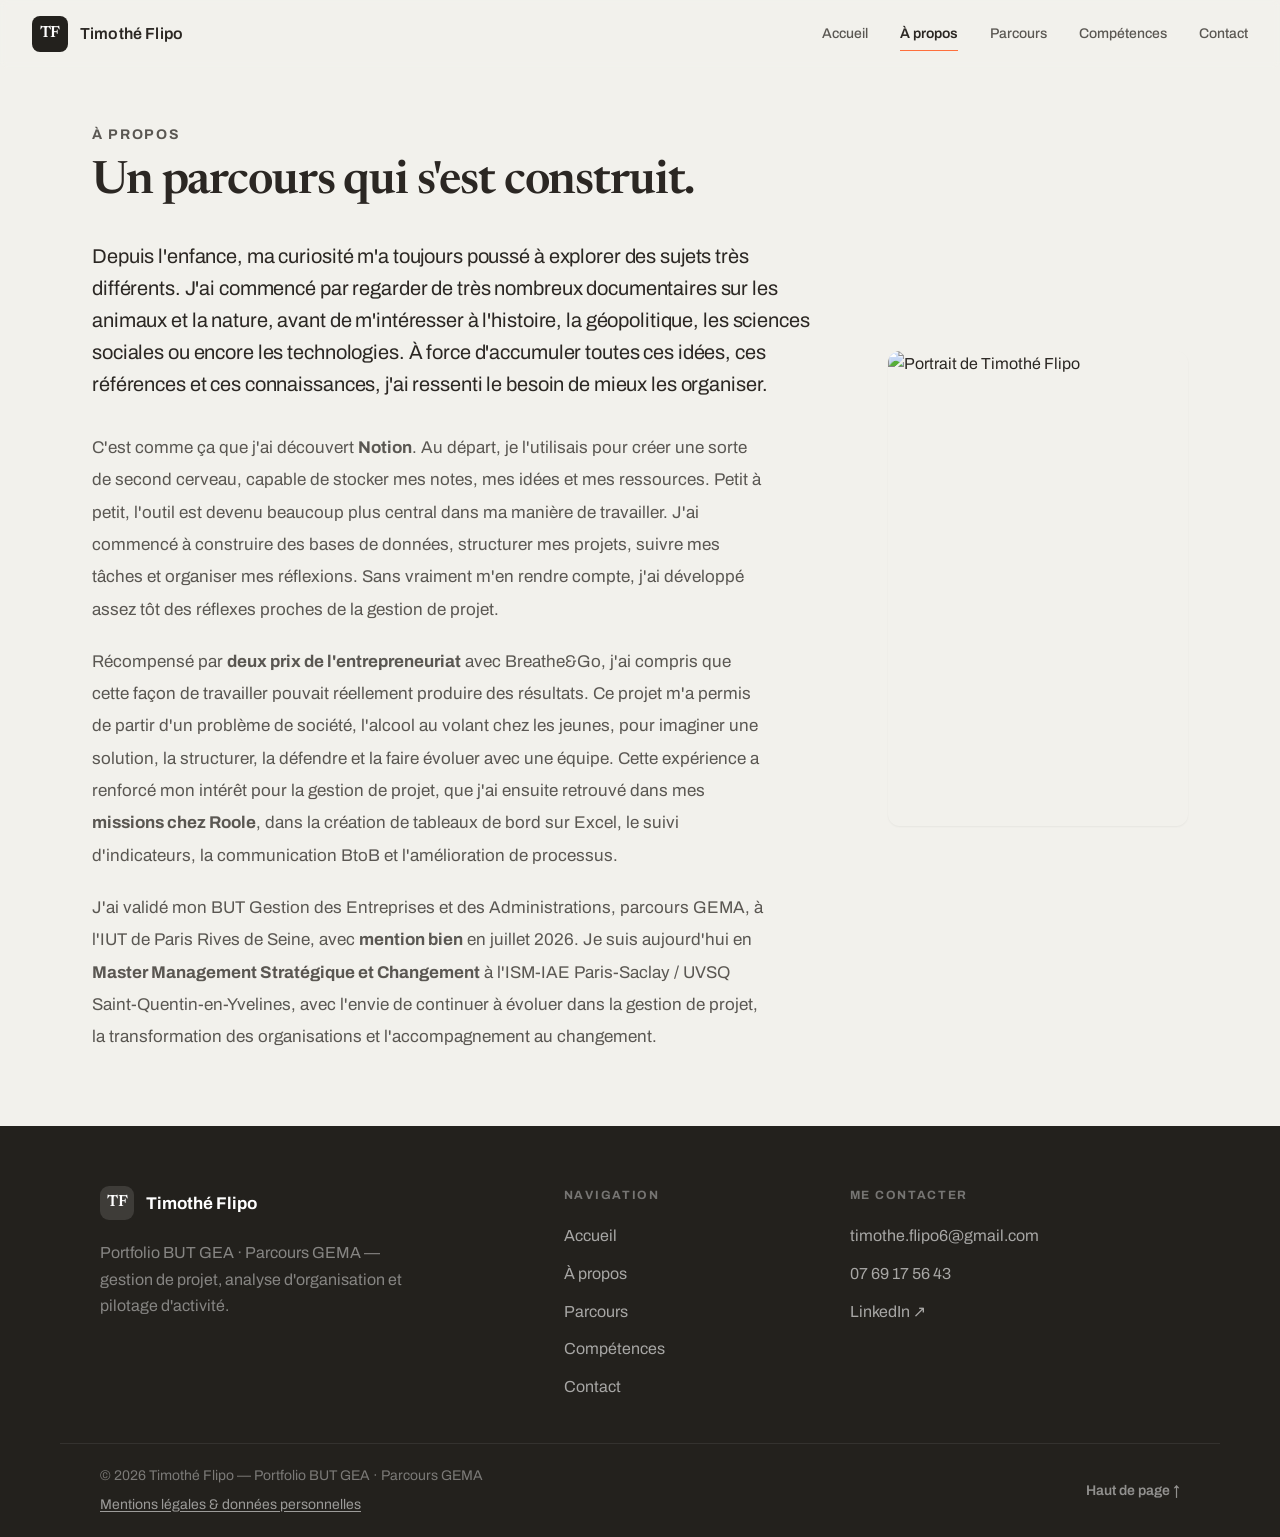
==== commit bf2e6e7f: "Homogénéité : un seul bord gauche, et corrections du hero (v218) Photo du hero — opacité de 0,15 à 0" ====
--- a/about.html
+++ b/about.html
@@ -8,7 +8,7 @@
   <link rel="preconnect" href="https://fonts.googleapis.com">
   <link rel="preconnect" href="https://fonts.gstatic.com" crossorigin>
   <link href="https://fonts.googleapis.com/css2?family=Archivo:wght@400;500;600;700&amp;family=Newsreader:opsz,wght@6..72,400;6..72,500;6..72,600&amp;display=swap" rel="stylesheet">
-  <link rel="icon" href="favicon.svg?v=213" type="image/svg+xml">
+  <link rel="icon" href="favicon.svg?v=218" type="image/svg+xml">
   <link rel="canonical" href="https://timotheflipo.github.io/portfolio-v2/about.html">
   <meta property="og:type" content="website">
   <meta property="og:locale" content="fr_FR">
@@ -24,7 +24,7 @@
   <!-- Sans JavaScript, les blocs animés à l'apparition doivent rester lisibles :
        la classe est posée avant le premier rendu, et c'est elle qui autorise le masquage. -->
   <script>document.documentElement.classList.add('js');</script>
-  <link rel="stylesheet" href="css/style.css?v=213">
+  <link rel="stylesheet" href="css/style.css?v=218">
 </head>
 <body>
 
@@ -127,7 +127,7 @@
     </div>
   </footer>
 
-  <script src="js/data.js?v=213"></script>
-  <script src="js/main.js?v=213"></script>
+  <script src="js/data.js?v=218"></script>
+  <script src="js/main.js?v=218"></script>
 </body>
 </html>
--- a/css/style.css
+++ b/css/style.css
@@ -373,7 +373,7 @@
   align-items: center;
   justify-content: center;
   font-family: var(--font-display);
-  font-weight: 700;
+  font-weight: 600;
   font-size: var(--text-body);
   letter-spacing: -0.01em;
   flex-shrink: 0;
@@ -521,7 +521,7 @@
   border-radius: 12px;
   display: flex; align-items: center; justify-content: center;
   font-family: var(--font-display);
-  font-weight: 700;
+  font-weight: 600;
   font-size: var(--text-body);
   flex-shrink: 0;
 }
@@ -586,7 +586,9 @@
   z-index: 0;
   pointer-events: none;
   background: url("../images/fond-hero.jpg") center / cover no-repeat;
-  opacity: 0.15;
+  /* Assez pour qu'on reconnaisse la scène, pas assez pour qu'elle
+     s'impose — c'est une image de synthèse, elle doit rester un fond. */
+  opacity: 0.20;
   /* Désaturée puis re-réchauffée : la photo prend la température du papier
      au lieu de poser une seconde palette sur la page. */
   filter: grayscale(1) contrast(1.06) sepia(.45) saturate(1.35) hue-rotate(-12deg);
@@ -615,10 +617,10 @@
   inset: 0;
   z-index: 0;
   pointer-events: none;
-  background: radial-gradient(ellipse 58% 42% at 50% 44%,
-    var(--paper) 0%,
-    rgba(242, 241, 236, 0.72) 45%,
-    rgba(242, 241, 236, 0) 78%);
+  background: radial-gradient(ellipse 78% 58% at 50% 46%,
+    rgba(242, 241, 236, 0.92) 0%,
+    rgba(242, 241, 236, 0.60) 48%,
+    rgba(242, 241, 236, 0) 88%);
 }
 
 /* Quand le système demande plus de contraste, la texture s'efface. */
@@ -632,7 +634,13 @@
   display: flex;
   flex-direction: column;
   justify-content: center;
-  min-height: calc(100vh - var(--header-h));
+  /*
+     Exactement la hauteur de l'écran. En retranchant la hauteur de
+     l'en-tête, il manquait 68px : l'en-tête étant en `position: fixed`,
+     il recouvre le hero au lieu de le décaler, et ces 68px laissaient
+     dépasser le haut du bandeau sombre suivant.
+  */
+  min-height: 100vh;
 }
 .hero-inner {
   max-width: 1000px;
@@ -697,7 +705,11 @@
   align-items: flex-start;
   gap: var(--gap-xs);
   padding-top: var(--gap-sm);
-  border-top: 1px solid var(--rule-soft);
+  /*
+     `--rule-soft` sur le papier, c'est 1,09:1 : le filet était là, mais
+     littéralement invisible. Le gris du texte secondaire donne 6,6:1.
+  */
+  border-top: 1.5px solid var(--stone);
   min-width: 0;
 }
 .htl-item[data-status="current"] { border-top-color: var(--accent); }
@@ -749,7 +761,14 @@
   color: var(--night-text);
   padding: calc(var(--section-gap) * 1.1) var(--gap-md);
 }
-.band-inner { max-width: 780px; margin: 0 auto; }
+/*
+   Centré, comme l'accroche du hero. Ce sont les deux seuls blocs du site
+   à ne pas être alignés à gauche : l'accroche et la question à laquelle
+   les huit projets répondent.
+*/
+.band-inner { max-width: 820px; margin: 0 auto; text-align: center; }
+.band-inner .eyebrow { margin-left: auto; margin-right: auto; }
+.band-answer { margin-left: auto; margin-right: auto; }
 .band-eyebrow { color: rgba(255,255,255,0.45); }
 .band-question {
   font-family: var(--font-display);
@@ -838,7 +857,7 @@
   font-weight: 700;
   color: var(--ink);
   letter-spacing: 0;
-  margin-bottom: 2px;
+  margin-bottom: var(--gap-xs);
 }
 .notion-block-text p { font-size: var(--text-body-sm); color: var(--stone); line-height: 1.65; }
 
@@ -859,20 +878,30 @@
 */
 .theme-section { position: relative; isolation: isolate; overflow: hidden; }
 .theme-section > *:not(.fx-curves) { position: relative; z-index: 1; }
+/*
+   Le canvas épouse exactement sa section : ce sont les lignes qui
+   ondulent sur place, plus l'image entière qui se déplace. Il n'y a donc
+   plus rien à cacher au-delà des bords.
+*/
 .fx-curves {
   position: absolute;
   inset: 0;
-  z-index: 0;
   width: 100%;
   height: 100%;
+  z-index: 0;
   pointer-events: none;
-  /*
-     Le seul réglage d'intensité : 0 efface les courbes, 1 les rend
-     environ 60% plus présentes qu'ici. Les alphas des traits, dans
-     initSectionCurves(), sont calibrés pour cette valeur.
-  */
-  opacity: 0.62;
-}
+
+  /* Le tracé apparaît en douceur une fois calculé, plutôt que d'un bloc. */
+  opacity: 0;
+  transition: opacity 600ms var(--ease-out);
+}
+
+/*
+   Le seul réglage d'intensité : 0 efface les courbes, 1 les rend
+   presque deux fois plus présentes. Les alphas des traits, dans
+   initSectionCurves(), sont calibrés pour cette valeur.
+*/
+.fx-curves.is-ready { opacity: 0.6; }
 
 /*
    Bandeau de titre. Chaque partie s'ouvre dessus : c'est lui qui dit
@@ -883,7 +912,7 @@
 .ts-band {
   background-color: var(--sand);
   color: var(--stone);
-  padding: var(--section-gap) var(--gap-md);
+  padding: var(--section-gap) 0;
 }
 /*
    Deux colonnes : le titre à gauche, le chapeau aligné sur sa dernière
@@ -893,6 +922,7 @@
 .ts-band-inner {
   max-width: var(--page-max);
   margin: 0 auto;
+  padding: 0 var(--gap-md);
   display: grid;
   grid-template-columns: 1.15fr 1fr;
   gap: var(--gap-lg);
@@ -1046,11 +1076,11 @@
   align-items: flex-start;
   justify-content: space-between;
   gap: var(--gap);
-  margin-bottom: 0.75rem;
+  margin-bottom: var(--gap-sm);
 }
 .pcf-top h3 {
   font-family: var(--font-display);
-  font-weight: 800;
+  font-weight: 600;
   font-size: var(--text-heading-sm);
   color: var(--ink);
   line-height: 1.25;
@@ -1060,14 +1090,14 @@
   color: var(--ash);
   flex-shrink: 0;
   transition: transform var(--dur-hover) var(--ease-out), color var(--dur-hover) var(--ease-out);
-  margin-top: 3px;
+  margin-top: var(--gap-xs);
 }
 
 .proj-card-featured p {
   font-size: var(--text-body);
   color: var(--stone);
   line-height: 1.75;
-  margin-bottom: 1.25rem;
+  margin-bottom: var(--gap);
 }
 
 /* Partie 3 : un projet en pleine image, deux projets à côté. */
@@ -1124,7 +1154,7 @@
     rgba(28, 25, 22, 0.05) 100%);
 }
 .pcf-img-body { position: relative; z-index: 1; padding: var(--gap-md); }
-.pcf-awards { display: flex; flex-wrap: wrap; gap: var(--gap-xs); margin-bottom: 0.75rem; }
+.pcf-awards { display: flex; flex-wrap: wrap; gap: var(--gap-xs); margin-bottom: var(--gap-sm); }
 /* Deux prix réellement obtenus : contour orange, comme les autres
    marqueurs de distinction du site. */
 .pcf-award {
@@ -1172,7 +1202,7 @@
   display: flex;
   align-items: flex-start;
   justify-content: space-between;
-  margin-bottom: 8px;
+  margin-bottom: var(--gap-sm);
 }
 .proj-card h3 {
   font-family: var(--font-body);
@@ -1193,7 +1223,7 @@
   font-size: var(--text-body);
   color: var(--stone);
   line-height: 1.65;
-  margin-bottom: 14px;
+  margin-bottom: var(--gap-sm);
 }
 .proj-tags { display: flex; flex-wrap: wrap; gap: var(--gap-xs); }
 .proj-tag {
@@ -1266,7 +1296,7 @@
 }
 
 
-.comp-modal-header { margin-bottom: 1.5rem; padding-right: 2.5rem; }
+.comp-modal-header { margin-bottom: var(--gap); padding-right: 2.5rem; }
 .comp-modal-eyebrow {
   display: block;
   font-size: var(--text-caption);
@@ -1274,11 +1304,11 @@
   letter-spacing: 0.2em;
   text-transform: uppercase;
   color: var(--stone);
-  margin-bottom: 8px;
+  margin-bottom: var(--gap-sm);
 }
 .comp-modal-project {
   font-family: var(--font-display);
-  font-weight: 700;
+  font-weight: 600;
   font-size: var(--text-heading-sm);
   color: var(--ink);
   line-height: 1.25;
@@ -1295,7 +1325,7 @@
   display: flex;
   align-items: center;
   gap: var(--gap-sm);
-  margin-bottom: 7px;
+  margin-bottom: var(--gap-xs);
 }
 .comp-detail-dot {
   width: 8px; height: 8px;
@@ -1326,7 +1356,7 @@
   font-size: var(--text-body);
   color: var(--ink);
   line-height: 1.55;
-  margin-bottom: 6px;
+  margin-bottom: var(--gap-xs);
 }
 .comp-detail-example {
   font-size: var(--text-body);
@@ -1348,7 +1378,7 @@
    SECTION 6 — FAQ
    ============================================ */
 .faq-list {
-  max-width: 760px;
+  max-width: var(--page-max);
   margin: 0 auto;
   padding: var(--section-gap) var(--gap-md) calc(var(--section-gap) * 1.2);
   display: flex;
@@ -1356,6 +1386,7 @@
   gap: var(--gap-sm);
 }
 .faq-item {
+  max-width: 760px;
   background-color: var(--white);
   border-radius: var(--radius);
   border: 1px solid var(--rule-soft);
@@ -1431,7 +1462,7 @@
   gap: var(--gap-md);
 }
 .footer-brand { max-width: 330px; }
-.footer-logo { display: flex; align-items: center; gap: var(--gap-sm); margin-bottom: 1.1rem; }
+.footer-logo { display: flex; align-items: center; gap: var(--gap-sm); margin-bottom: var(--gap); }
 .footer-logo-mark {
   width: 34px; height: 34px;
   background-color: rgba(255,255,255,0.12);
@@ -1440,14 +1471,14 @@
   display: flex; align-items: center; justify-content: center;
   font-family: var(--font-display);
   font-size: var(--text-body);
-  font-weight: 700;
+  font-weight: 600;
 }
 .footer-name { font-size: var(--text-prose); color: var(--white); font-weight: 700; }
 .footer-tagline { font-size: var(--text-body); color: rgba(255,255,255,0.45); line-height: 1.65; }
 .footer-col { display: flex; flex-direction: column; gap: var(--gap-sm); }
 .footer-col-title {
   font-size: var(--text-caption); font-weight: 700; letter-spacing: 0.14em; text-transform: uppercase;
-  color: rgba(255,255,255,0.38); margin-bottom: 0.35rem;
+  color: rgba(255,255,255,0.38); margin-bottom: var(--gap-xs);
 }
 .footer-col a {
   font-size: var(--text-body); color: rgba(255,255,255,0.6); width: fit-content;
@@ -1473,49 +1504,65 @@
 /* ============================================
    PAGE HERO (pages internes)
    ============================================ */
+/*
+   En-tête des pages internes. Il était centré, seul de son espèce : tout
+   le reste du site aligne ses titres à gauche. Il reprend maintenant la
+   composition des bandeaux de partie — titre à gauche, chapeau aligné
+   sur sa dernière ligne à droite — sans toucher au balisage.
+*/
 .page-hero {
   background-color: var(--paper);
-  padding: calc(var(--header-h) + 5rem) 2rem 5rem;
-  text-align: center;
+  max-width: var(--page-max);
+  margin: 0 auto;
+  padding: calc(var(--header-h) + var(--section-gap)) var(--gap-md) var(--gap-lg);
+  /* Même bord gauche que le contenu de toutes les autres pages. */
+  display: grid;
+  grid-template-columns: 1.15fr 1fr;
+  column-gap: var(--gap-lg);
+  row-gap: var(--gap);
+  /*
+     Alignement sur la première ligne, pas sur le bas. Les chapeaux vont
+     de deux à six lignes selon la page : aligner les bas faisait glisser
+     « Parcours » au milieu du bloc, très loin de son ancre de lecture.
+  */
+  align-items: baseline;
 }
 .page-hero h1 {
+  grid-column: 1;
+  grid-row: 1;
   font-family: var(--font-display);
-  font-weight: 800;
+  font-weight: 600;
   font-size: var(--text-display);
-  margin-bottom: 1rem;
+  letter-spacing: -0.025em;
+  margin-bottom: 0;
   opacity: 0;
   animation: fadeUp var(--dur-reveal) var(--ease-out) 44ms forwards;
 }
 .page-hero p {
-  color: var(--stone);
-  max-width: 540px;
-  margin: 0 auto;
+  grid-column: 2;
+  grid-row: 1;
+  color: var(--stone);
   font-size: var(--text-prose);
-  line-height: 1.75;
+  line-height: 1.7;
   opacity: 0;
   animation: fadeUp var(--dur-reveal) var(--ease-out) 88ms forwards;
 }
-.page-divider {
-  width: 36px;
-  height: 3px;
-  background-color: var(--ink);
-  border-radius: 2px;
-  margin: 1.75rem auto 0;
-  opacity: 0;
-  animation: fadeUp var(--dur-reveal) var(--ease-out) 132ms forwards;
-}
-
 /* ============================================
    PAGE À PROPOS
    ============================================ */
 .about-layout {
-  max-width: 1080px;
+  max-width: var(--page-max);
   margin: 0 auto;
-  padding: calc(var(--header-h) + 5rem) 2rem 7rem;
+  padding: calc(var(--header-h) + var(--section-gap)) var(--gap-md) calc(var(--section-gap) * 1.3);
   display: grid;
   grid-template-columns: 1fr 300px;
   gap: var(--gap-lg);
-  align-items: start;
+  /*
+     La photo était collée en haut et accompagnait le défilement : le bas
+     de la colonne restait vide pendant que le texte continuait. Elle se
+     cale maintenant au milieu du texte, en face de lui.
+  */
+  align-items: center;
 }
 .about-eyebrow {
   font-size: var(--text-body-sm);
@@ -1523,29 +1570,31 @@
   letter-spacing: 0.12em;
   text-transform: uppercase;
   color: var(--stone);
-  margin-bottom: 0.9rem;
+  margin-bottom: var(--gap-sm);
 }
 .about-title {
   font-family: var(--font-display);
   font-size: var(--text-display);
-  font-weight: 800;
-  color: var(--ink);
-  line-height: 1.28;
-  margin-bottom: 2.5rem;
+  font-weight: 600;
+  color: var(--ink);
+  line-height: 1.08;
+  letter-spacing: -0.025em;
+  margin-bottom: var(--gap-md);
 }
 .about-lede { margin-bottom: var(--gap-md); }
+/* La colonne s'élargit avec la page, pas la ligne de texte : au-delà
+   d'une quarantaine de caractères l'œil perd le début de la ligne. */
+.about-prose, .about-lede { max-width: 42em; }
 .about-prose p {
   font-size: var(--text-prose);
   line-height: 1.9;
   color: var(--stone);
-  margin-bottom: 1.6rem;
+  margin-bottom: var(--gap);
 }
 .about-prose p:last-child {
   margin-bottom: 0;
 }
 .about-photo-wrap {
-  position: sticky;
-  top: calc(var(--header-h) + 2rem);
   border-radius: var(--radius);
   overflow: hidden;
   box-shadow: var(--shadow);
@@ -1554,6 +1603,11 @@
   width: 100%;
   height: auto;
   display: block;
+}
+
+@media (max-width: 860px) {
+  .page-hero { grid-template-columns: 1fr; gap: var(--gap); align-items: start; }
+  .page-hero p { grid-column: 1; grid-row: auto; padding-bottom: 0; }
 }
 
 @media (max-width: 760px) {
@@ -1571,18 +1625,20 @@
    ============================================ */
 .timeline-section {
   background-color: var(--paper);
-  padding: 4.5rem 0 8rem;
+  padding: var(--section-gap) 0 calc(var(--section-gap) * 1.4);
 }
 .timeline-wrap {
-  max-width: 760px;
+  max-width: var(--page-max);
   margin: 0 auto;
-  padding: 0 1.5rem;
-}
+  padding: 0 var(--gap-md);
+}
+/* La frise garde sa largeur de lecture, mais calée à gauche. */
+.tl { max-width: 780px; }
 .timeline-legend {
   display: flex;
-  justify-content: center;
+  justify-content: flex-start;
   gap: var(--gap-md);
-  margin-bottom: 3.5rem;
+  margin-bottom: var(--gap-lg);
   flex-wrap: wrap;
 }
 .legend-item {
@@ -1691,7 +1747,7 @@
   text-transform: uppercase;
   padding: 3px 10px;
   border-radius: var(--radius-pill);
-  margin-bottom: 11px;
+  margin-bottom: var(--gap-sm);
 }
 .tl-chip--formation {
   background: rgba(43, 39, 35, 0.08);
@@ -1728,14 +1784,14 @@
   font-weight: 700;
   color: var(--ink);
   line-height: 1.32;
-  margin-bottom: 6px;
+  margin-bottom: var(--gap-xs);
 }
 .tl-card--central h3 { font-size: var(--text-subheading); }
 .tl-meta {
   font-size: var(--text-body-sm);
   color: var(--stone);
   font-weight: 600;
-  margin-bottom: 11px;
+  margin-bottom: var(--gap-sm);
 }
 .tl-meta strong { color: var(--stone); font-weight: 600; }
 .tl-card > p {
@@ -1748,7 +1804,7 @@
 /* ── Zone regroupant les expériences vécues pendant le BUT ── */
 /* Décalée à droite : sous-partie rattachée à la formation au-dessus */
 .tl-group {
-  margin-top: 1.5rem;
+  margin-top: var(--gap);
   margin-left: 2rem;
   background: var(--paper);
   border: 1px solid var(--rule-soft);
@@ -1764,7 +1820,7 @@
   letter-spacing: 0.08em;
   text-transform: uppercase;
   color: var(--accent-ink);
-  margin-bottom: 1.6rem;
+  margin-bottom: var(--gap);
 }
 .tl-group-head::before {
   content: '';
@@ -1809,7 +1865,7 @@
   align-items: center;
   gap: var(--gap-sm);
   flex-wrap: wrap;
-  margin-bottom: 5px;
+  margin-bottom: var(--gap-xs);
 }
 .tl-exp-head h4 {
   font-family: var(--font-body);
@@ -1823,7 +1879,7 @@
   font-size: var(--text-body-sm);
   color: var(--ash);
   font-weight: 500;
-  margin-bottom: 8px;
+  margin-bottom: var(--gap-sm);
 }
 .tl-exp-meta strong { color: var(--stone); font-weight: 600; }
 .tl-exp > p {
@@ -1834,7 +1890,7 @@
 }
 .tl-exp-note {
   display: inline-block;
-  margin-top: 10px;
+  margin-top: var(--gap-sm);
   font-size: var(--text-caption);
   font-weight: 700;
   letter-spacing: 0.04em;
@@ -1849,9 +1905,10 @@
 /* ============================================
    COMPÉTENCES INFORMATIQUES — CARTES FLIP 3D
    ============================================ */
+/* Elle suit directement l'en-tête de page, qui porte déjà sa marge basse. */
 .skills-tech-section {
   background-color: var(--paper);
-  padding: 1.5rem 0 1rem;
+  padding: 0 0 var(--section-gap);
 }
 .skills-tech-head {
   text-align: left;
@@ -1859,7 +1916,7 @@
   margin: 0 auto 3rem;
   padding: 0 2rem;
 }
-.skills-tech-head h2 { margin-bottom: 0.7rem; }
+.skills-tech-head h2 { margin-bottom: var(--gap-sm); }
 .skills-tech-head p {
   color: var(--stone);
   font-size: var(--text-body);
@@ -1929,7 +1986,7 @@
   border: 1px solid var(--rule-soft);
   color: var(--ink);
   font-family: var(--font-display);
-  font-weight: 800;
+  font-weight: 600;
   font-size: var(--text-heading-sm);
   letter-spacing: 0.02em;
   overflow: hidden;
@@ -1952,7 +2009,7 @@
 }
 .skill-name {
   font-family: var(--font-display);
-  font-weight: 700;
+  font-weight: 600;
   font-size: var(--text-subheading);
   color: var(--ink);
   line-height: 1.3;
@@ -1970,7 +2027,7 @@
 }
 .skill-level-value {
   font-family: var(--font-display);
-  font-weight: 700;
+  font-weight: 600;
   font-size: var(--text-body);
   color: var(--ink);
 }
@@ -2004,7 +2061,7 @@
   text-transform: uppercase;
   font-weight: 700;
   color: var(--stone);
-  margin-bottom: 6px;
+  margin-bottom: var(--gap-xs);
 }
 .skill-back-desc {
   font-size: var(--text-body);
@@ -2048,7 +2105,7 @@
    ============================================ */
 .competences-section {
   background-color: var(--paper);
-  padding: 4rem 0 9rem;
+  padding: var(--section-gap) 0 calc(var(--section-gap) * 1.4);
 }
 .comp-section-head {
   text-align: left;
@@ -2056,7 +2113,7 @@
   margin: 0 auto 2.5rem;
   padding: 0 2rem;
 }
-.comp-section-head h2 { margin-bottom: 0.7rem; }
+.comp-section-head h2 { margin-bottom: var(--gap-sm); }
 .comp-section-head p {
   color: var(--stone);
   font-size: var(--text-body);
@@ -2213,7 +2270,7 @@
   display: flex;
   align-items: baseline;
   gap: var(--gap-sm);
-  margin-bottom: 0.65rem;
+  margin-bottom: var(--gap-sm);
   padding-bottom: 0.4rem;
   border-bottom: 1px solid rgba(0,0,0,0.08);
 }
@@ -2251,7 +2308,7 @@
   display: inline-flex;
   align-items: center;
   gap: var(--gap-xs);
-  margin-top: 1px;
+  margin-top: var(--gap-xs);
   font-size: var(--text-caption);
   font-weight: 700;
   letter-spacing: 0.03em;
@@ -2389,7 +2446,7 @@
   display: grid;
   grid-template-columns: 1fr 44px 1fr;
   align-items: start;
-  margin-bottom: 1.75rem;
+  margin-bottom: var(--gap-md);
 }
 
 /* Point sur l'axe */
@@ -2438,7 +2495,7 @@
   display: flex;
   align-items: center;
   justify-content: space-between;
-  margin-bottom: 0.7rem;
+  margin-bottom: var(--gap-sm);
 }
 .pcard-type {
   font-size: var(--text-caption);
@@ -2464,10 +2521,10 @@
 /* Titre */
 .pcard-title {
   font-size: var(--text-prose);
-  font-weight: 800;
+  font-weight: 700;
   color: var(--ink);
   line-height: 1.3;
-  margin-bottom: 0.35rem;
+  margin-bottom: var(--gap-xs);
 }
 .pcard--featured .pcard-title { font-size: var(--text-prose); }
 .pcard-mention {
@@ -2483,7 +2540,7 @@
   gap: var(--gap-xs);
   font-size: var(--text-body-sm);
   color: var(--stone);
-  margin-bottom: 0.75rem;
+  margin-bottom: var(--gap-sm);
 }
 .pcard-org svg { flex-shrink: 0; opacity: 0.55; }
 
@@ -2492,7 +2549,7 @@
   font-size: var(--text-body);
   color: var(--stone);
   line-height: 1.65;
-  margin-bottom: 0.9rem;
+  margin-bottom: var(--gap-sm);
 }
 
 /* Tags partagés */
@@ -2529,7 +2586,7 @@
   display: flex;
   align-items: center;
   gap: var(--gap);
-  margin-bottom: 1.5rem;
+  margin-bottom: var(--gap);
 }
 .pdest-line {
   flex: 1;
@@ -2573,14 +2630,14 @@
   background: var(--accent-wash);
   color: var(--stone);
   border: 1px solid var(--rule-soft);
-  margin-bottom: 0.75rem;
+  margin-bottom: var(--gap-sm);
 }
 .pdest-title {
   font-size: var(--text-subheading);
-  font-weight: 800;
+  font-weight: 700;
   color: var(--ink);
   line-height: 1.3;
-  margin-bottom: 0.45rem;
+  margin-bottom: var(--gap-sm);
 }
 .pdest-org {
   display: flex;
@@ -2594,7 +2651,7 @@
   font-size: var(--text-body);
   color: var(--stone);
   line-height: 1.7;
-  margin-bottom: 0.9rem;
+  margin-bottom: var(--gap-sm);
 }
 .pdest-tags span {
   background: var(--accent-wash);
@@ -2627,28 +2684,28 @@
    ============================================ */
 .contact-section {
   background-color: var(--paper);
-  padding: 5rem 0 9rem;
+  padding: var(--section-gap) 0 calc(var(--section-gap) * 1.4);
 }
 .contact-layout {
   display: grid;
   grid-template-columns: 1fr 1.3fr;
   gap: var(--gap-lg);
-  max-width: 1040px;
+  max-width: var(--page-max);
   margin: 0 auto;
-  padding: 0 2rem;
+  padding: 0 var(--gap-md);
   align-items: start;
 }
 .contact-info-title {
   font-family: var(--font-display);
-  font-weight: 800;
+  font-weight: 600;
   font-size: var(--text-heading-lg);
-  margin-bottom: 0.75rem;
+  margin-bottom: var(--gap-sm);
 }
 .contact-info > p {
   color: var(--stone);
   font-size: var(--text-body);
   line-height: 1.75;
-  margin-bottom: 2.5rem;
+  margin-bottom: var(--gap-md);
 }
 .contact-items { display: flex; flex-direction: column; gap: var(--gap-sm); }
 .contact-item {
@@ -2670,7 +2727,7 @@
   letter-spacing: 0.1em;
   color: var(--ash);
   display: block;
-  margin-bottom: 2px;
+  margin-bottom: var(--gap-xs);
   font-weight: 700;
 }
 .contact-val {
@@ -2679,7 +2736,7 @@
   color: var(--ink);
 }
 .contact-avail {
-  margin-top: 1.75rem;
+  margin-top: var(--gap-md);
   padding: 1.1rem 1.25rem;
   background-color: var(--white);
   border-radius: var(--radius);
@@ -2692,7 +2749,7 @@
 .contact-avail strong {
   color: var(--ink);
   display: block;
-  margin-bottom: 5px;
+  margin-bottom: var(--gap-xs);
   font-size: var(--text-body);
   font-weight: 700;
 }
@@ -2707,12 +2764,12 @@
 }
 .form-heading {
   font-family: var(--font-display);
-  font-weight: 700;
+  font-weight: 600;
   font-size: var(--text-heading);
-  margin-bottom: 0.5rem;
-}
-.form-sub { font-size: var(--text-body); color: var(--stone); margin-bottom: 2rem; }
-.form-group { margin-bottom: 1.25rem; }
+  margin-bottom: var(--gap-sm);
+}
+.form-sub { font-size: var(--text-body); color: var(--stone); margin-bottom: var(--gap-md); }
+.form-group { margin-bottom: var(--gap); }
 .form-group label {
   display: block;
   font-size: var(--text-caption);
@@ -2720,7 +2777,7 @@
   text-transform: uppercase;
   letter-spacing: 0.1em;
   color: var(--stone);
-  margin-bottom: 7px;
+  margin-bottom: var(--gap-xs);
 }
 .form-group input,
 .form-group textarea {
@@ -2749,7 +2806,7 @@
   justify-content: center;
   gap: var(--gap-sm);
   width: 100%;
-  margin-top: 0.5rem;
+  margin-top: var(--gap-sm);
   padding: 14px 28px;
   background-color: var(--ink);
   color: var(--white);
@@ -2769,7 +2826,7 @@
 
 /* Message de statut du formulaire (succès / erreur) */
 .form-status {
-  margin-top: 1rem;
+  margin-top: var(--gap);
   font-size: var(--text-body);
   font-weight: 600;
   line-height: 1.5;
@@ -2888,14 +2945,16 @@
    Le V1 n'en avait aucune, alors que le formulaire de contact
    collecte un nom, une adresse e-mail et un message.
    ============================================ */
-.legal { background-color: var(--paper); padding: var(--section-gap) var(--gap-md) calc(var(--section-gap) * 1.4); }
+.legal { background-color: var(--paper); padding: var(--section-gap) 0 calc(var(--section-gap) * 1.4); }
 .legal-inner {
-  max-width: var(--prose-max);
+  max-width: var(--page-max);
   margin: 0 auto;
+  padding: 0 var(--gap-md);
   display: flex;
   flex-direction: column;
   gap: var(--gap-lg);
 }
+.legal-block { max-width: var(--prose-max); }
 .legal-block .section-title { font-size: var(--text-heading-sm); margin-bottom: var(--gap-sm); }
 .legal-block .prose a { color: var(--accent-ink); text-decoration: underline; text-underline-offset: 2px; }
 .legal-list { display: flex; flex-direction: column; margin-top: var(--gap); }
@@ -2926,7 +2985,7 @@
 
 .footer-legal {
   display: block;
-  margin-top: 4px;
+  margin-top: var(--gap-xs);
   color: rgba(255,255,255,0.55);
   text-decoration: underline;
   text-underline-offset: 2px;
